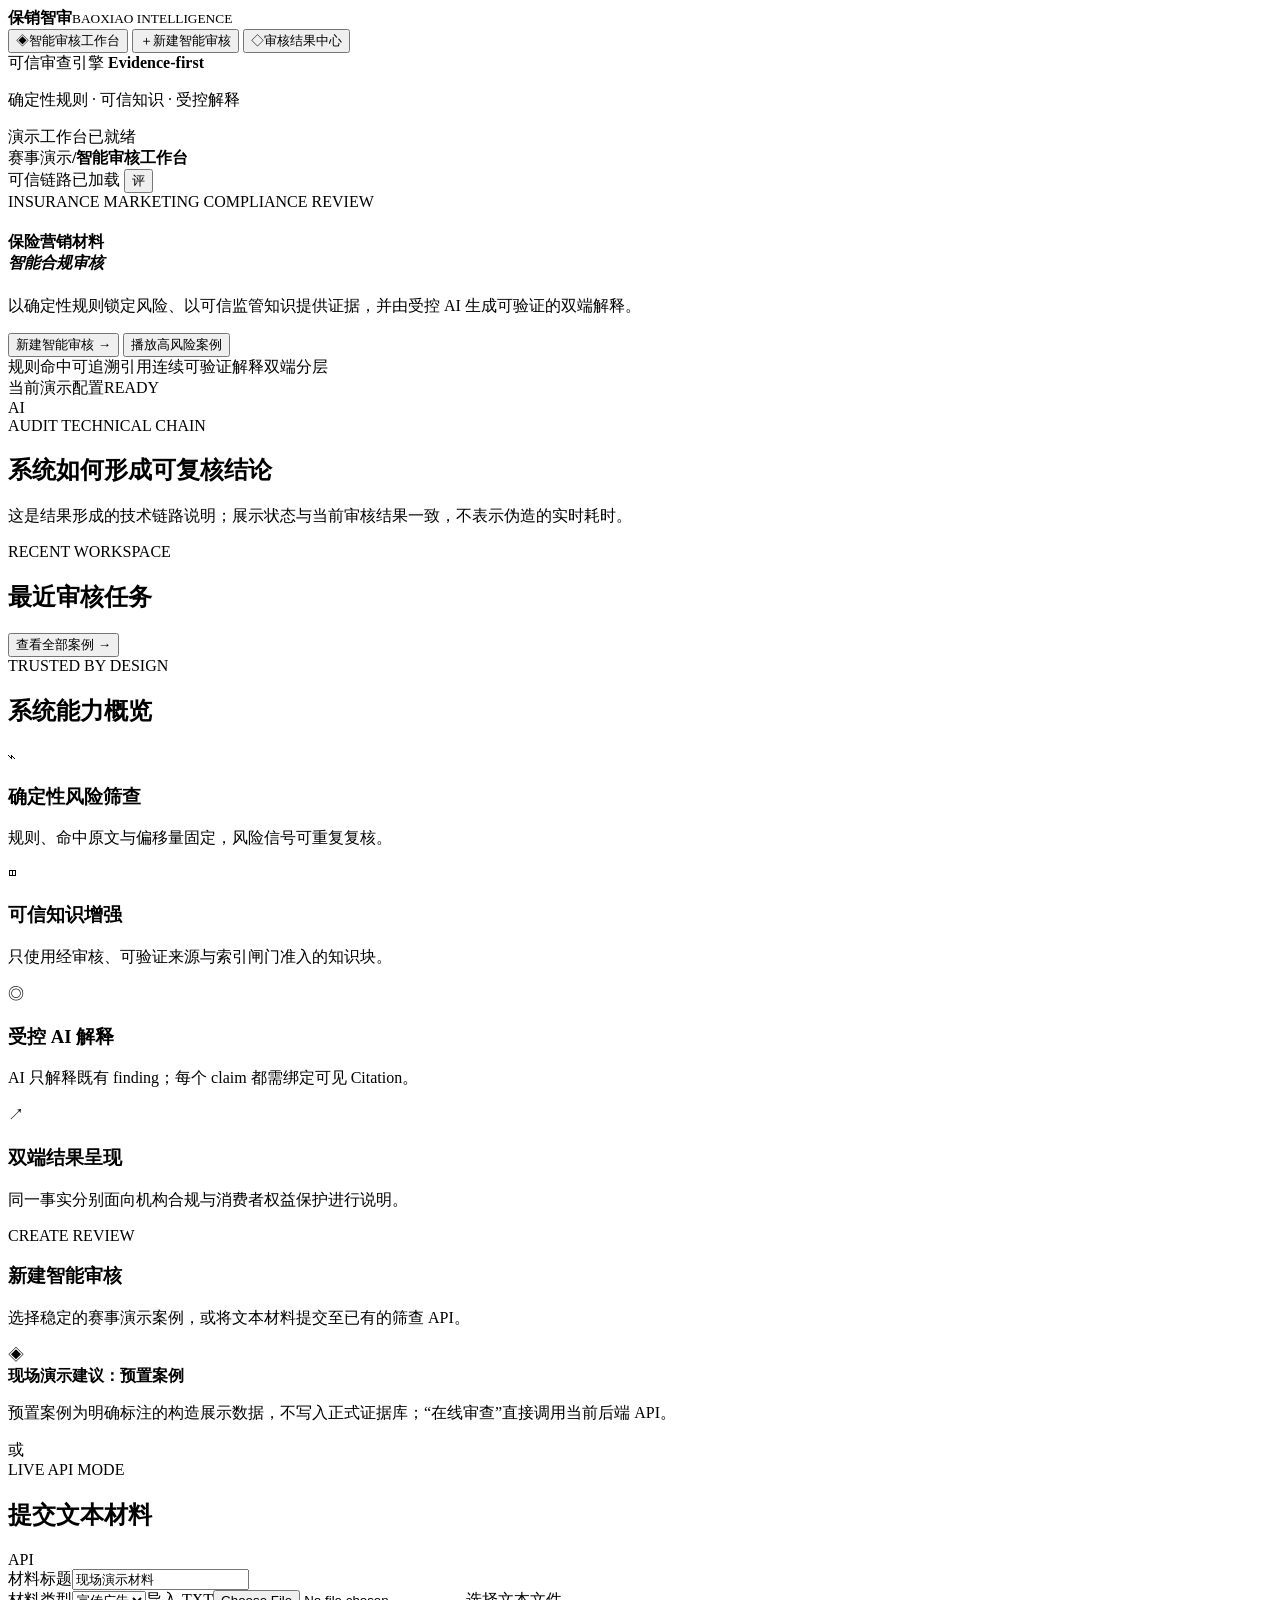
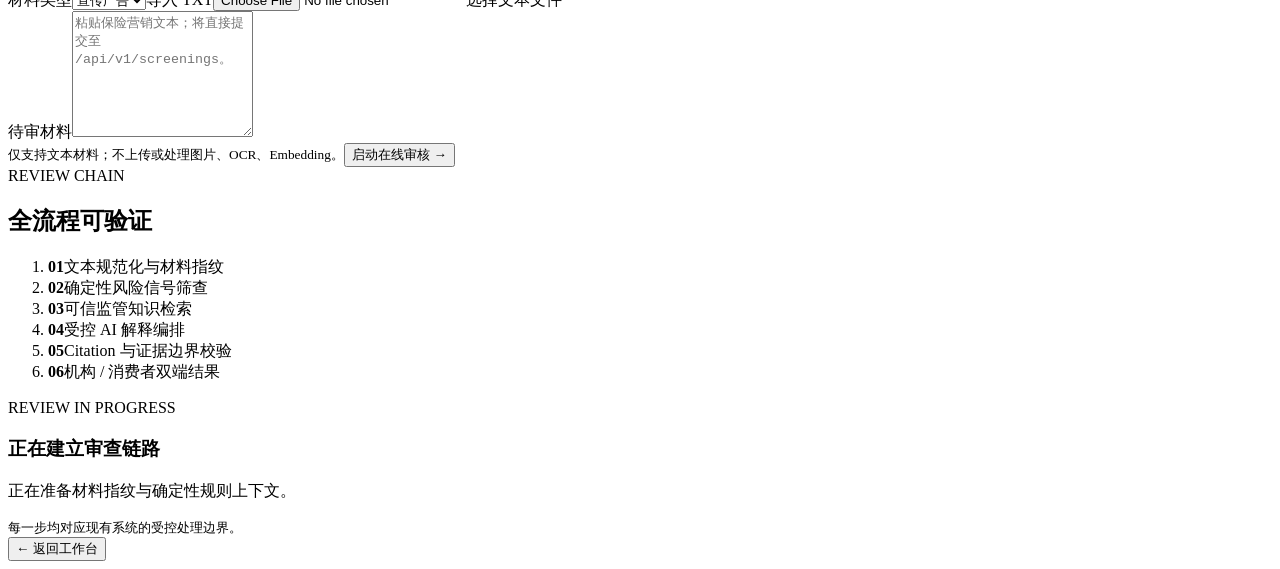
==== app/web/index.html @ 033aa5bc "feat: polish contest demo for video presentation" ====
<!doctype html>
<html lang="zh-CN">
  <head>
    <meta charset="UTF-8" />
    <meta name="viewport" content="width=device-width, initial-scale=1.0" />
    <meta name="theme-color" content="#071427" />
    <title>保销智审｜保险营销合规智能审查</title>
    <link rel="icon" href="/static/favicon.svg" type="image/svg+xml" />
    <link rel="stylesheet" href="/static/styles.css" />
  </head>
  <body>
    <div class="ambient ambient-one"></div>
    <div class="ambient ambient-two"></div>
    <main class="shell">
      <aside class="sidebar" aria-label="主导航">
        <div class="brand">
          <div class="brand-mark" aria-hidden="true"><span></span><span></span><span></span></div>
          <div><strong>保销智审</strong><small>BAOXIAO INTELLIGENCE</small></div>
        </div>
        <nav class="nav-list">
          <button class="nav-item active" data-view-target="dashboard"><span>◈</span>智能审核工作台</button>
          <button class="nav-item" data-view-target="review"><span>＋</span>新建智能审核</button>
          <button class="nav-item" data-view-target="result"><span>◇</span>审核结果中心</button>
        </nav>
        <div class="sidebar-bottom">
          <div class="trust-card">
            <span class="eyebrow">可信审查引擎</span>
            <strong>Evidence-first</strong>
            <p>确定性规则 · 可信知识 · 受控解释</p>
          </div>
          <div class="system-status"><i></i>演示工作台已就绪</div>
        </div>
      </aside>

      <section class="main-panel">
        <header class="topbar">
          <div class="crumb"><span>赛事演示</span><b>/</b><strong id="view-title">智能审核工作台</strong></div>
          <div class="top-actions">
            <span class="top-chip"><i></i>可信链路已加载</span>
            <button class="avatar" title="赛事演示账户">评</button>
          </div>
        </header>

        <section id="dashboard" class="view active-view">
          <div class="hero-grid">
            <article class="hero-card panel-glass">
              <div class="hero-orbit"></div>
              <span class="eyebrow">INSURANCE MARKETING COMPLIANCE REVIEW</span>
              <h1>保险营销材料<br /><em>智能合规审核</em></h1>
              <p>以确定性规则锁定风险、以可信监管知识提供证据，并由受控 AI 生成可验证的双端解释。</p>
              <div class="hero-actions">
                <button class="primary-button" id="hero-start">新建智能审核 <span>→</span></button>
                <button class="quiet-button" id="hero-demo">播放高风险案例</button>
              </div>
              <div class="hero-meta"><span>规则命中可追溯</span><span>引用连续可验证</span><span>解释双端分层</span></div>
            </article>
            <article class="score-card panel-glass" id="dashboard-context">
              <div class="score-head"><span>当前演示配置</span><span class="pulse">READY</span></div>
              <div class="provider-orb"><span>AI</span></div>
              <div class="score-list" id="dashboard-provider"></div>
            </article>
          </div>

          <div class="metric-grid" id="metrics"></div>

          <section class="pipeline-card panel-glass" aria-label="审核技术链路">
            <div class="pipeline-heading"><span class="eyebrow">AUDIT TECHNICAL CHAIN</span><h2>系统如何形成可复核结论</h2><p>这是结果形成的技术链路说明；展示状态与当前审核结果一致，不表示伪造的实时耗时。</p></div>
            <div class="pipeline-flow" id="pipeline-flow"></div>
          </section>

          <div class="section-heading"><div><span class="eyebrow">RECENT WORKSPACE</span><h2>最近审核任务</h2></div><button class="text-button" data-view-target="review">查看全部案例 →</button></div>
          <div class="recent-grid" id="recent-cases"></div>

          <div class="section-heading compact"><div><span class="eyebrow">TRUSTED BY DESIGN</span><h2>系统能力概览</h2></div></div>
          <div class="capability-grid">
            <article><span class="cap-icon cyan">⌁</span><h3>确定性风险筛查</h3><p>规则、命中原文与偏移量固定，风险信号可重复复核。</p></article>
            <article><span class="cap-icon violet">◫</span><h3>可信知识增强</h3><p>只使用经审核、可验证来源与索引闸门准入的知识块。</p></article>
            <article><span class="cap-icon amber">◎</span><h3>受控 AI 解释</h3><p>AI 只解释既有 finding；每个 claim 都需绑定可见 Citation。</p></article>
            <article><span class="cap-icon lime">↗</span><h3>双端结果呈现</h3><p>同一事实分别面向机构合规与消费者权益保护进行说明。</p></article>
          </div>
        </section>

        <section id="review" class="view">
          <div class="page-intro"><span class="eyebrow">CREATE REVIEW</span><h1>新建智能审核</h1><p>选择稳定的赛事演示案例，或将文本材料提交至已有的筛查 API。</p></div>
          <div class="mode-note"><span>◈</span><div><strong>现场演示建议：预置案例</strong><p>预置案例为明确标注的构造展示数据，不写入正式证据库；“在线审查”直接调用当前后端 API。</p></div></div>
          <div class="case-selector" id="case-selector"></div>
          <div class="or-separator"><span>或</span></div>
          <div class="submission-grid">
            <form class="material-form panel-glass" id="live-review-form">
              <div class="form-title"><div><span class="eyebrow">LIVE API MODE</span><h2>提交文本材料</h2></div><span class="api-dot">API</span></div>
              <label>材料标题<input id="material-title" maxlength="300" value="现场演示材料" /></label>
              <div class="split-fields"><label>材料类型<select id="material-type"><option value="advertisement">宣传广告</option><option value="sales_script">销售话术</option><option value="social_media">社交媒体</option><option value="product_introduction">产品介绍</option><option value="other">其他文本</option></select></label><label class="file-label">导入 TXT<input id="file-input" type="file" accept="text/plain,.txt" /><span>选择文本文件</span></label></div>
              <label>待审材料<textarea id="material-text" rows="8" placeholder="粘贴保险营销文本；将直接提交至 /api/v1/screenings。"></textarea></label>
              <div class="form-footer"><small>仅支持文本材料；不上传或处理图片、OCR、Embedding。</small><button class="primary-button" type="submit">启动在线审核 <span>→</span></button></div>
            </form>
            <aside class="process-preview panel-glass"><span class="eyebrow">REVIEW CHAIN</span><h2>全流程可验证</h2><ol><li><b>01</b><span>文本规范化与材料指纹</span></li><li><b>02</b><span>确定性风险信号筛查</span></li><li><b>03</b><span>可信监管知识检索</span></li><li><b>04</b><span>受控 AI 解释编排</span></li><li><b>05</b><span>Citation 与证据边界校验</span></li><li><b>06</b><span>机构 / 消费者双端结果</span></li></ol></aside>
          </div>
        </section>

        <section id="processing" class="view processing-view">
          <div class="processing-card panel-glass"><div class="processing-pulse"><span></span><span></span><span></span></div><span class="eyebrow">REVIEW IN PROGRESS</span><h1 id="processing-title">正在建立审查链路</h1><p id="processing-copy">正在准备材料指纹与确定性规则上下文。</p><div class="stage-list" id="stage-list"></div><div class="process-progress"><i id="process-progress-bar"></i></div><small id="processing-hint">每一步均对应现有系统的受控处理边界。</small></div>
        </section>

        <section id="result" class="view">
          <div class="result-topline"><button class="back-button" data-view-target="dashboard">← 返回工作台</button><span id="result-mode" class="demo-badge"></span></div>
          <div id="result-content"></div>
        </section>
      </section>
    </main>
    <div id="toast" class="toast" role="status"></div>
    <script src="/static/app.js"></script>
  </body>
</html>
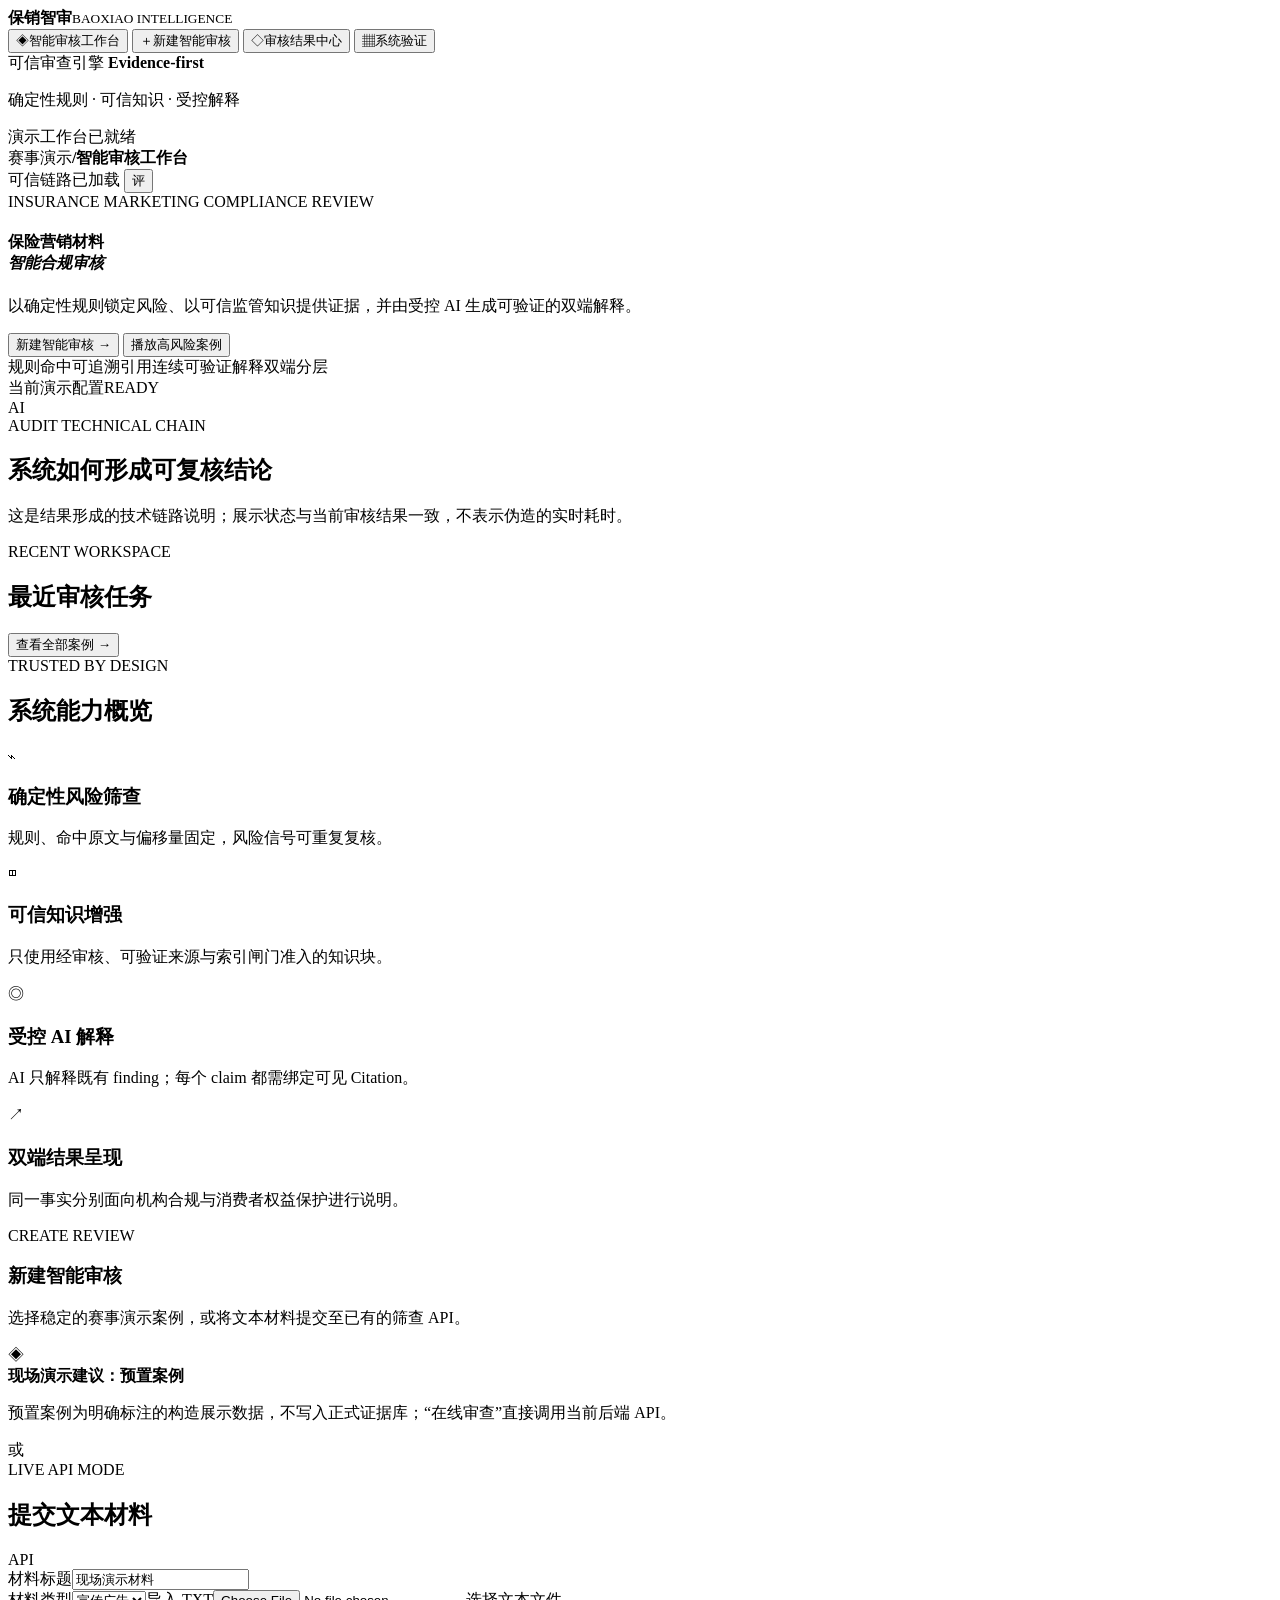
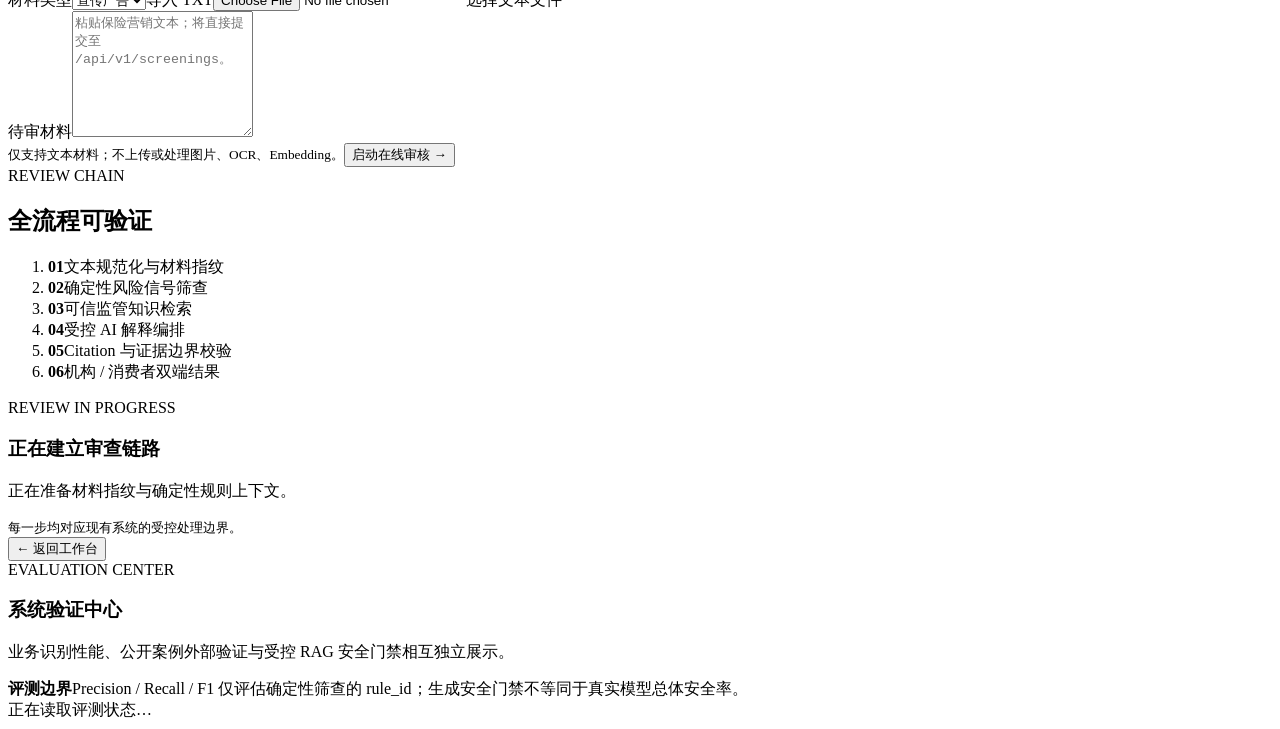
==== commit 6a2f7187: "feat: add evaluation center foundations" ====
--- a/app/web/index.html
+++ b/app/web/index.html
@@ -21,6 +21,7 @@
           <button class="nav-item active" data-view-target="dashboard"><span>◈</span>智能审核工作台</button>
           <button class="nav-item" data-view-target="review"><span>＋</span>新建智能审核</button>
           <button class="nav-item" data-view-target="result"><span>◇</span>审核结果中心</button>
+          <button class="nav-item" data-view-target="evaluation"><span>▦</span>系统验证</button>
         </nav>
         <div class="sidebar-bottom">
           <div class="trust-card">
@@ -105,6 +106,12 @@
           <div class="result-topline"><button class="back-button" data-view-target="dashboard">← 返回工作台</button><span id="result-mode" class="demo-badge"></span></div>
           <div id="result-content"></div>
         </section>
+
+        <section id="evaluation" class="view">
+          <div class="page-intro"><span class="eyebrow">EVALUATION CENTER</span><h1>系统验证中心</h1><p>业务识别性能、公开案例外部验证与受控 RAG 安全门禁相互独立展示。</p></div>
+          <div class="evaluation-note"><b>评测边界</b><span>Precision / Recall / F1 仅评估确定性筛查的 rule_id；生成安全门禁不等同于真实模型总体安全率。</span></div>
+          <div id="evaluation-center" class="evaluation-grid"><div class="evaluation-loading">正在读取评测状态…</div></div>
+        </section>
       </section>
     </main>
     <div id="toast" class="toast" role="status"></div>
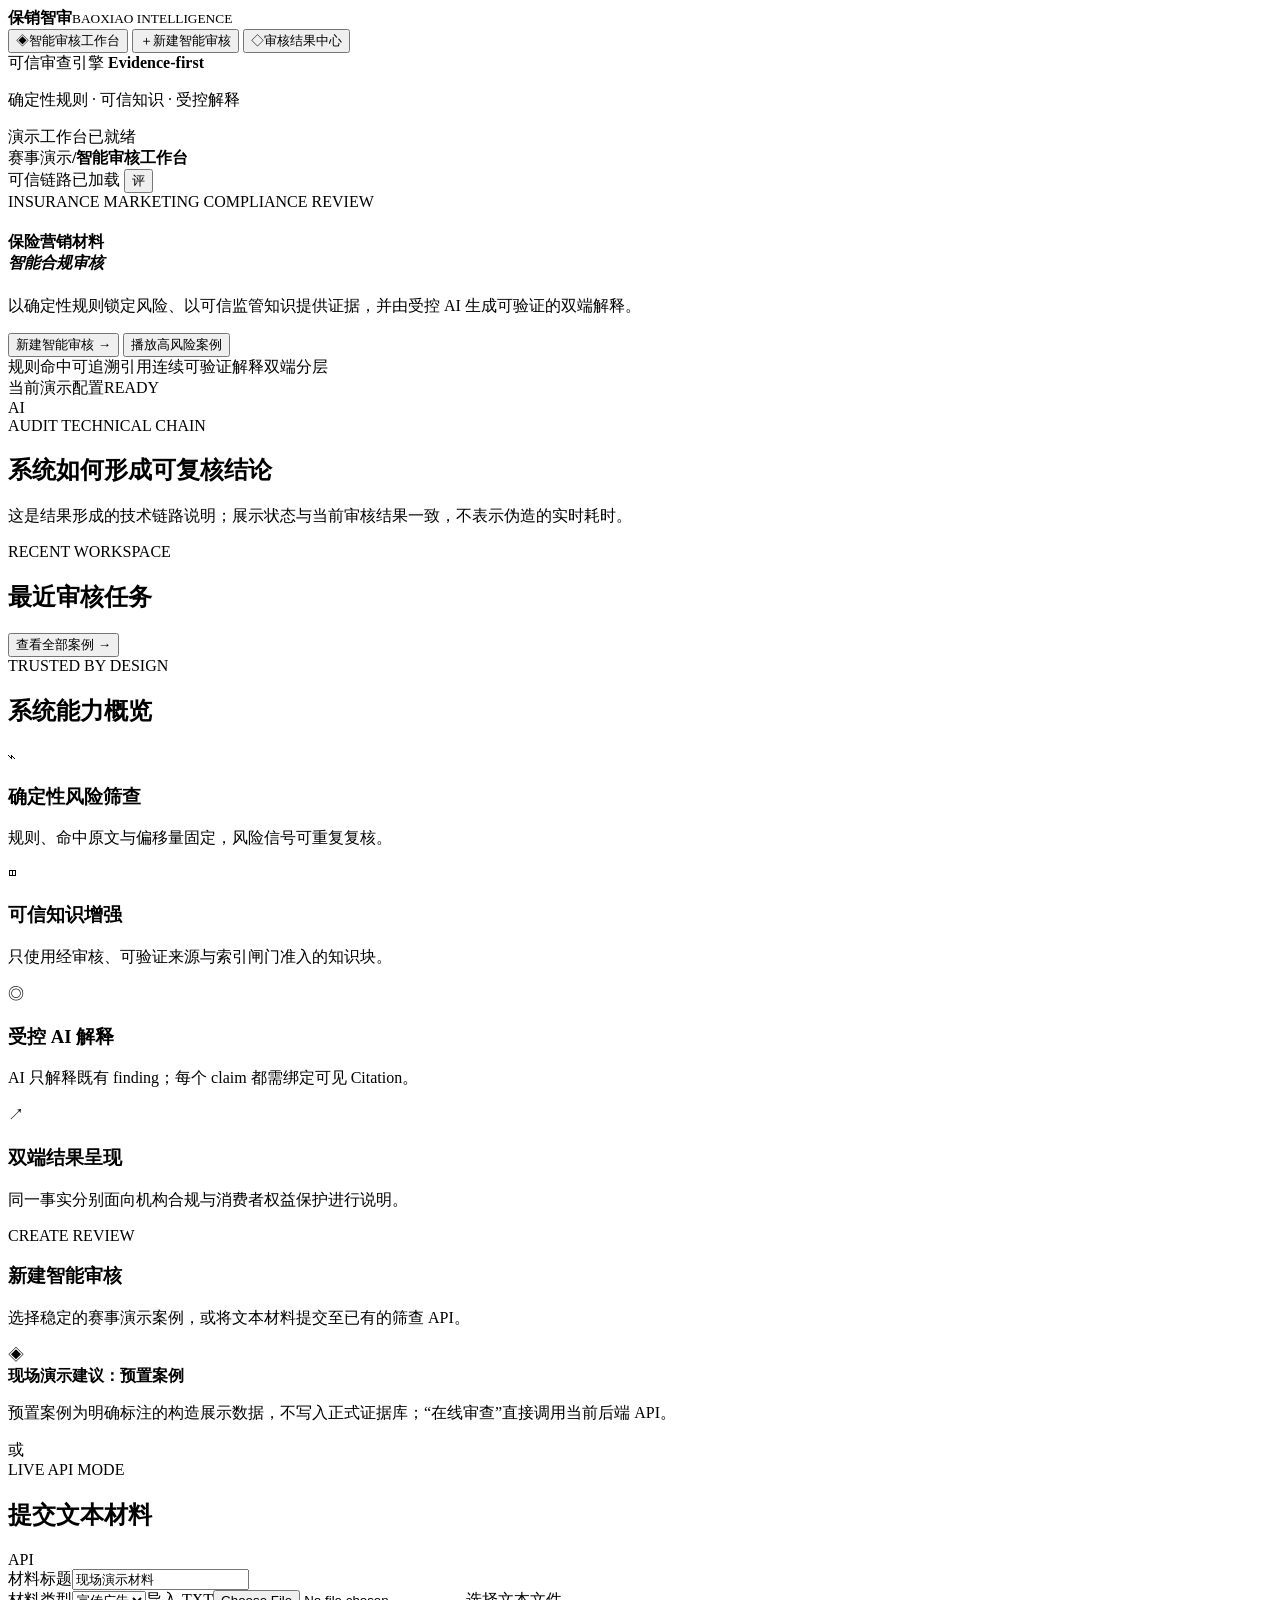
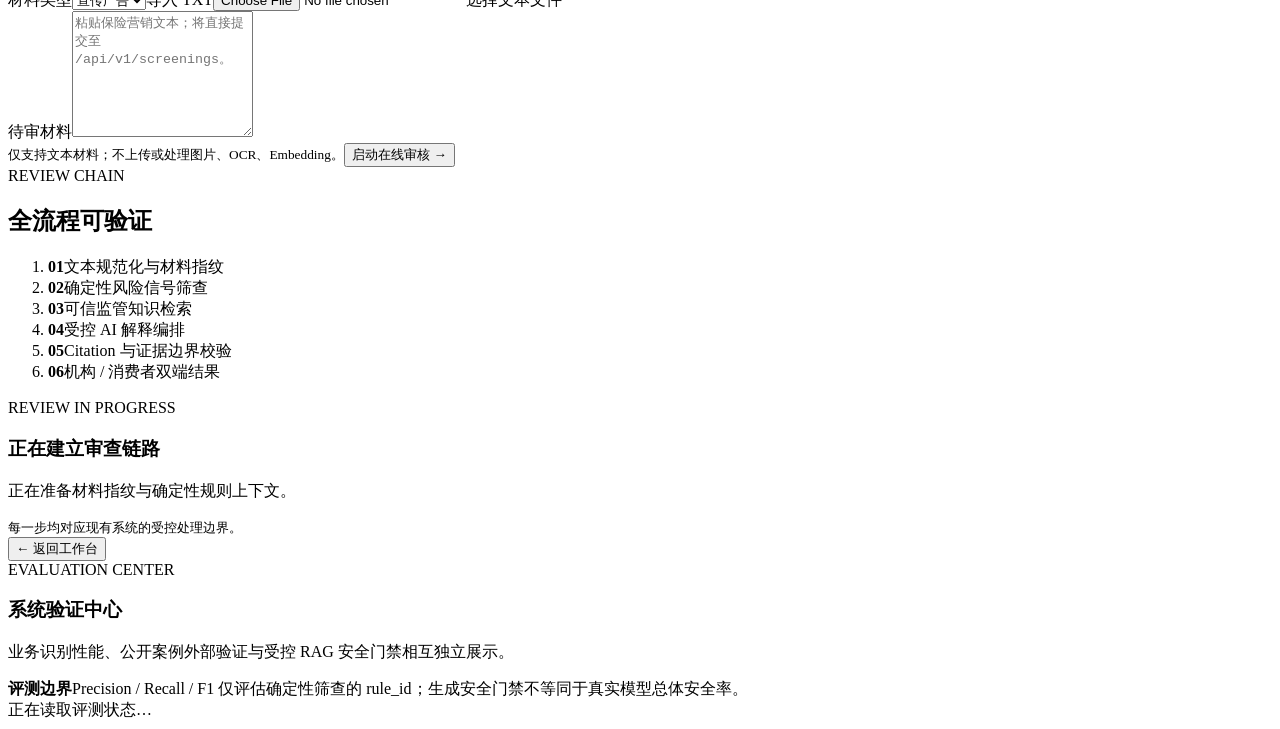
==== commit 2af00d3d: "feat: finalize contest demo with trusted regulatory knowledge" ====
--- a/app/web/index.html
+++ b/app/web/index.html
@@ -21,7 +21,6 @@
           <button class="nav-item active" data-view-target="dashboard"><span>◈</span>智能审核工作台</button>
           <button class="nav-item" data-view-target="review"><span>＋</span>新建智能审核</button>
           <button class="nav-item" data-view-target="result"><span>◇</span>审核结果中心</button>
-          <button class="nav-item" data-view-target="evaluation"><span>▦</span>系统验证</button>
         </nav>
         <div class="sidebar-bottom">
           <div class="trust-card">
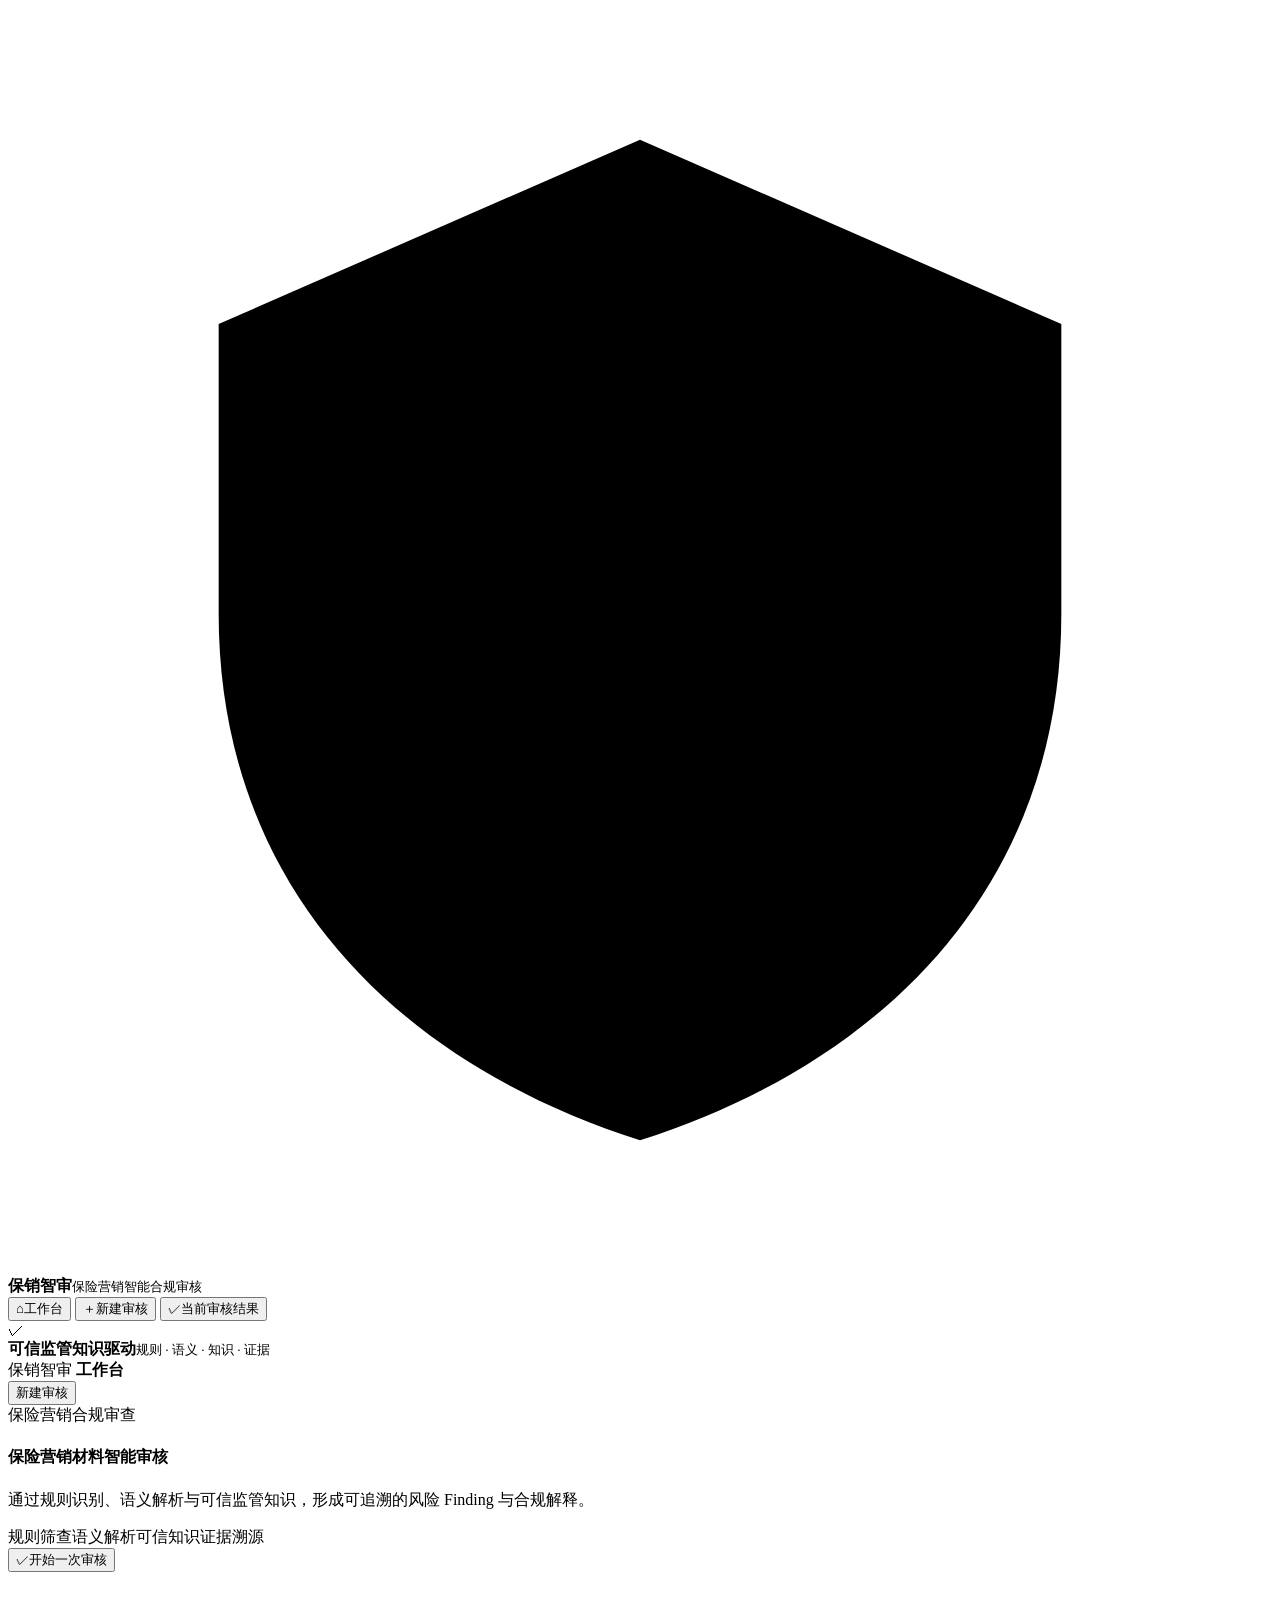
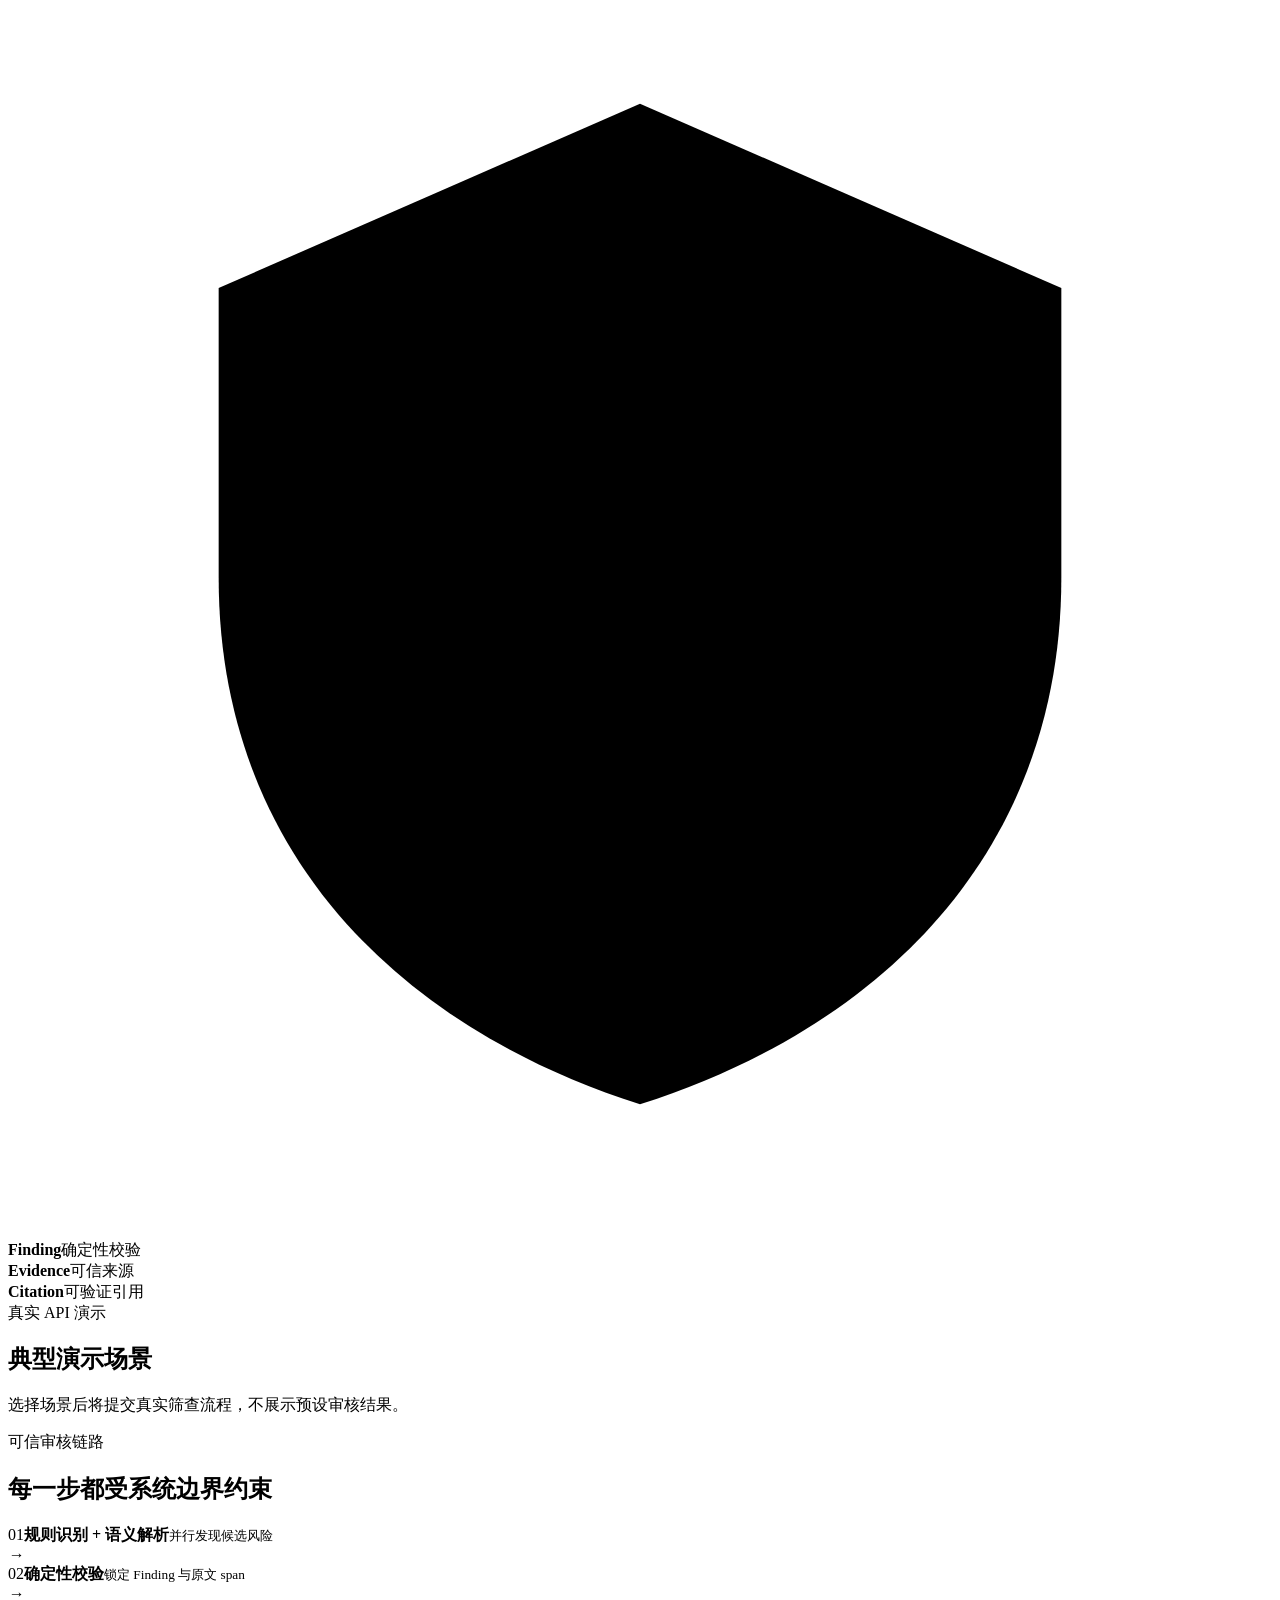
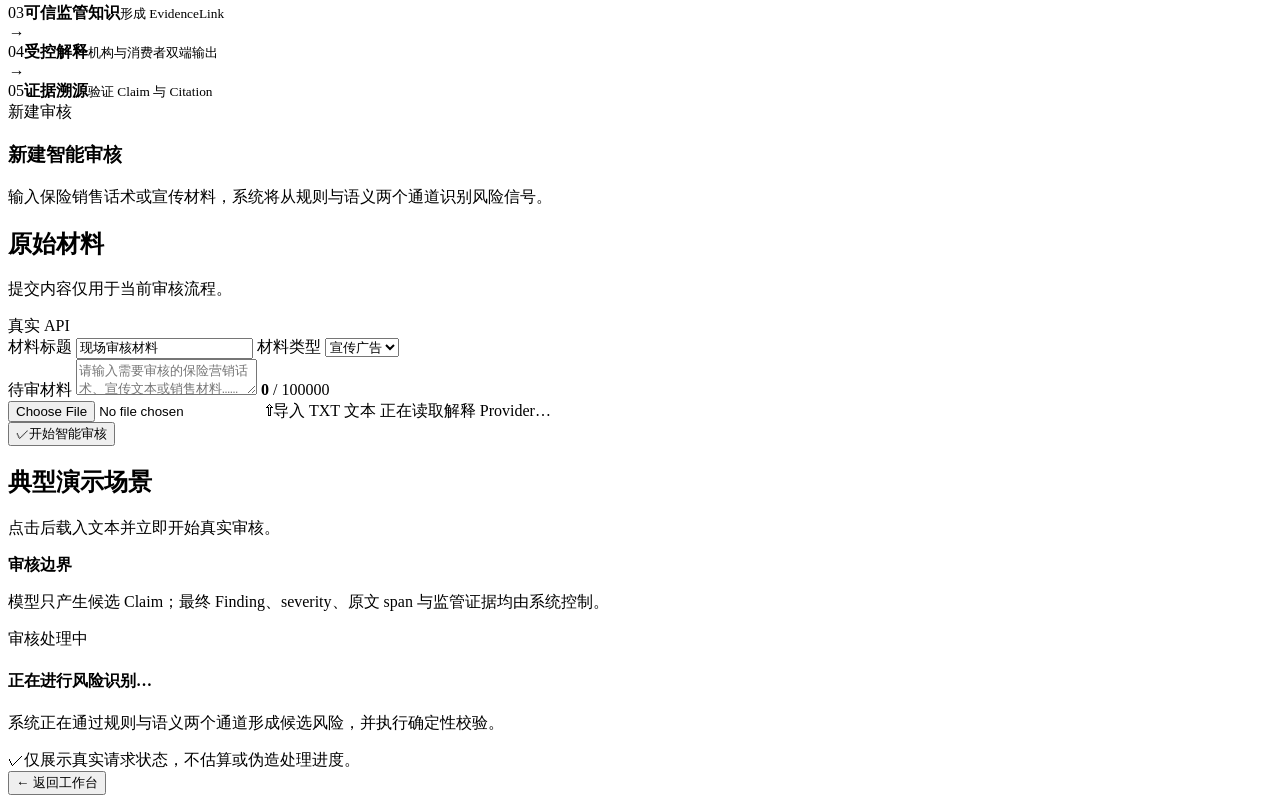
==== commit 59416796: "feat: redesign contest demo frontend" ====
--- a/app/web/index.html
+++ b/app/web/index.html
@@ -3,117 +3,174 @@
   <head>
     <meta charset="UTF-8" />
     <meta name="viewport" content="width=device-width, initial-scale=1.0" />
-    <meta name="theme-color" content="#071427" />
-    <title>保销智审｜保险营销合规智能审查</title>
-    <link rel="icon" href="/static/favicon.svg" type="image/svg+xml" />
-    <link rel="stylesheet" href="/static/styles.css" />
+    <meta name="theme-color" content="#f7faf8" />
+    <title>保销智审｜保险营销智能合规审核</title>
+    <link rel="icon" href="/static/favicon.svg?v=final-frontend-20260809" type="image/svg+xml" />
+    <link rel="stylesheet" href="/static/styles.css?v=final-frontend-20260809" />
   </head>
   <body>
-    <div class="ambient ambient-one"></div>
-    <div class="ambient ambient-two"></div>
-    <main class="shell">
+    <main class="app-shell">
       <aside class="sidebar" aria-label="主导航">
         <div class="brand">
-          <div class="brand-mark" aria-hidden="true"><span></span><span></span><span></span></div>
-          <div><strong>保销智审</strong><small>BAOXIAO INTELLIGENCE</small></div>
+          <span class="brand-mark" aria-hidden="true">
+            <svg viewBox="0 0 24 24"><path d="M12 2.5 20 6v5.5c0 5.1-3.3 8.5-8 10-4.7-1.5-8-4.9-8-10V6l8-3.5Z"/><path d="m8.6 12 2.1 2.1 4.8-5"/></svg>
+          </span>
+          <span><strong>保销智审</strong><small>保险营销智能合规审核</small></span>
         </div>
+
         <nav class="nav-list">
-          <button class="nav-item active" data-view-target="dashboard"><span>◈</span>智能审核工作台</button>
-          <button class="nav-item" data-view-target="review"><span>＋</span>新建智能审核</button>
-          <button class="nav-item" data-view-target="result"><span>◇</span>审核结果中心</button>
+          <button class="nav-item active" data-view-target="dashboard">
+            <span class="nav-icon" aria-hidden="true">⌂</span><span>工作台</span>
+          </button>
+          <button class="nav-item" data-view-target="review">
+            <span class="nav-icon" aria-hidden="true">＋</span><span>新建审核</span>
+          </button>
+          <button class="nav-item is-hidden" id="result-nav" data-view-target="result">
+            <span class="nav-icon" aria-hidden="true">✓</span><span>当前审核结果</span>
+          </button>
         </nav>
-        <div class="sidebar-bottom">
-          <div class="trust-card">
-            <span class="eyebrow">可信审查引擎</span>
-            <strong>Evidence-first</strong>
-            <p>确定性规则 · 可信知识 · 受控解释</p>
-          </div>
-          <div class="system-status"><i></i>演示工作台已就绪</div>
+
+        <div class="sidebar-note">
+          <span class="mini-shield" aria-hidden="true">✓</span>
+          <div><strong>可信监管知识驱动</strong><small>规则 · 语义 · 知识 · 证据</small></div>
         </div>
       </aside>
 
       <section class="main-panel">
         <header class="topbar">
-          <div class="crumb"><span>赛事演示</span><b>/</b><strong id="view-title">智能审核工作台</strong></div>
-          <div class="top-actions">
-            <span class="top-chip"><i></i>可信链路已加载</span>
-            <button class="avatar" title="赛事演示账户">评</button>
+          <div>
+            <span class="topbar-kicker">保销智审</span>
+            <strong id="view-title">工作台</strong>
           </div>
+          <button class="secondary-button topbar-action" data-view-target="review">新建审核</button>
         </header>
 
         <section id="dashboard" class="view active-view">
-          <div class="hero-grid">
-            <article class="hero-card panel-glass">
-              <div class="hero-orbit"></div>
-              <span class="eyebrow">INSURANCE MARKETING COMPLIANCE REVIEW</span>
-              <h1>保险营销材料<br /><em>智能合规审核</em></h1>
-              <p>以确定性规则锁定风险、以可信监管知识提供证据，并由受控 AI 生成可验证的双端解释。</p>
-              <div class="hero-actions">
-                <button class="primary-button" id="hero-start">新建智能审核 <span>→</span></button>
-                <button class="quiet-button" id="hero-demo">播放高风险案例</button>
+          <section class="welcome-card">
+            <div class="welcome-copy">
+              <span class="section-kicker">保险营销合规审查</span>
+              <h1>保险营销材料智能审核</h1>
+              <p>通过规则识别、语义解析与可信监管知识，形成可追溯的风险 Finding 与合规解释。</p>
+              <div class="capability-tags" aria-label="系统能力">
+                <span>规则筛查</span><span>语义解析</span><span>可信知识</span><span>证据溯源</span>
               </div>
-              <div class="hero-meta"><span>规则命中可追溯</span><span>引用连续可验证</span><span>解释双端分层</span></div>
-            </article>
-            <article class="score-card panel-glass" id="dashboard-context">
-              <div class="score-head"><span>当前演示配置</span><span class="pulse">READY</span></div>
-              <div class="provider-orb"><span>AI</span></div>
-              <div class="score-list" id="dashboard-provider"></div>
-            </article>
-          </div>
-
-          <div class="metric-grid" id="metrics"></div>
-
-          <section class="pipeline-card panel-glass" aria-label="审核技术链路">
-            <div class="pipeline-heading"><span class="eyebrow">AUDIT TECHNICAL CHAIN</span><h2>系统如何形成可复核结论</h2><p>这是结果形成的技术链路说明；展示状态与当前审核结果一致，不表示伪造的实时耗时。</p></div>
-            <div class="pipeline-flow" id="pipeline-flow"></div>
+              <button class="primary-button" id="dashboard-start">
+                <span class="button-shield" aria-hidden="true">✓</span>开始一次审核
+              </button>
+            </div>
+            <div class="welcome-visual" aria-hidden="true">
+              <span class="visual-shield">
+                <svg viewBox="0 0 24 24"><path d="M12 2.5 20 6v5.5c0 5.1-3.3 8.5-8 10-4.7-1.5-8-4.9-8-10V6l8-3.5Z"/><path d="m8.6 12 2.1 2.1 4.8-5"/></svg>
+              </span>
+              <div class="visual-line"><i></i><b>Finding</b><span>确定性校验</span></div>
+              <div class="visual-line"><i></i><b>Evidence</b><span>可信来源</span></div>
+              <div class="visual-line"><i></i><b>Citation</b><span>可验证引用</span></div>
+            </div>
           </section>
 
-          <div class="section-heading"><div><span class="eyebrow">RECENT WORKSPACE</span><h2>最近审核任务</h2></div><button class="text-button" data-view-target="review">查看全部案例 →</button></div>
-          <div class="recent-grid" id="recent-cases"></div>
+          <section class="content-section">
+            <header class="section-heading">
+              <div><span class="section-kicker">真实 API 演示</span><h2>典型演示场景</h2></div>
+              <p>选择场景后将提交真实筛查流程，不展示预设审核结果。</p>
+            </header>
+            <div class="scenario-grid" id="dashboard-scenarios"></div>
+          </section>
 
-          <div class="section-heading compact"><div><span class="eyebrow">TRUSTED BY DESIGN</span><h2>系统能力概览</h2></div></div>
-          <div class="capability-grid">
-            <article><span class="cap-icon cyan">⌁</span><h3>确定性风险筛查</h3><p>规则、命中原文与偏移量固定，风险信号可重复复核。</p></article>
-            <article><span class="cap-icon violet">◫</span><h3>可信知识增强</h3><p>只使用经审核、可验证来源与索引闸门准入的知识块。</p></article>
-            <article><span class="cap-icon amber">◎</span><h3>受控 AI 解释</h3><p>AI 只解释既有 finding；每个 claim 都需绑定可见 Citation。</p></article>
-            <article><span class="cap-icon lime">↗</span><h3>双端结果呈现</h3><p>同一事实分别面向机构合规与消费者权益保护进行说明。</p></article>
+          <section class="architecture-card" aria-label="审核技术链路">
+            <header><span class="section-kicker">可信审核链路</span><h2>每一步都受系统边界约束</h2></header>
+            <div class="architecture-flow">
+              <div><span>01</span><strong>规则识别 + 语义解析</strong><small>并行发现候选风险</small></div>
+              <i>→</i>
+              <div><span>02</span><strong>确定性校验</strong><small>锁定 Finding 与原文 span</small></div>
+              <i>→</i>
+              <div><span>03</span><strong>可信监管知识</strong><small>形成 EvidenceLink</small></div>
+              <i>→</i>
+              <div><span>04</span><strong>受控解释</strong><small>机构与消费者双端输出</small></div>
+              <i>→</i>
+              <div><span>05</span><strong>证据溯源</strong><small>验证 Claim 与 Citation</small></div>
+            </div>
+          </section>
+        </section>
+
+        <section id="review" class="view">
+          <header class="page-heading">
+            <span class="section-kicker">新建审核</span>
+            <h1>新建智能审核</h1>
+            <p>输入保险销售话术或宣传材料，系统将从规则与语义两个通道识别风险信号。</p>
+          </header>
+
+          <div class="review-layout">
+            <form class="material-form surface-card" id="live-review-form">
+              <header class="card-heading">
+                <div><h2>原始材料</h2><p>提交内容仅用于当前审核流程。</p></div>
+                <span class="real-flow-badge">真实 API</span>
+              </header>
+
+              <div class="field-row">
+                <label class="field">材料标题
+                  <input id="material-title" maxlength="300" value="现场审核材料" autocomplete="off" />
+                </label>
+                <label class="field">材料类型
+                  <select id="material-type">
+                    <option value="advertisement">宣传广告</option>
+                    <option value="sales_script">销售话术</option>
+                    <option value="social_media">社交媒体</option>
+                    <option value="product_introduction">产品介绍</option>
+                    <option value="other">其他文本</option>
+                  </select>
+                </label>
+              </div>
+
+              <label class="field material-field">待审材料
+                <textarea id="material-text" placeholder="请输入需要审核的保险营销话术、宣传文本或销售材料……"></textarea>
+                <span class="text-counter"><b id="text-count">0</b> / 100000</span>
+              </label>
+
+              <div class="form-tools">
+                <label class="file-picker">
+                  <input id="file-input" type="file" accept="text/plain,.txt" />
+                  <span aria-hidden="true">⇧</span>导入 TXT 文本
+                </label>
+                <span id="provider-status" class="provider-status">正在读取解释 Provider…</span>
+              </div>
+
+              <button class="primary-button submit-button" type="submit">
+                <span class="button-shield" aria-hidden="true">✓</span>开始智能审核
+              </button>
+            </form>
+
+            <aside class="review-aside surface-card">
+              <header class="card-heading"><div><h2>典型演示场景</h2><p>点击后载入文本并立即开始真实审核。</p></div></header>
+              <div class="review-scenarios" id="review-scenarios"></div>
+              <div class="boundary-tip">
+                <strong>审核边界</strong>
+                <p>模型只产生候选 Claim；最终 Finding、severity、原文 span 与监管证据均由系统控制。</p>
+              </div>
+            </aside>
           </div>
         </section>
 
-        <section id="review" class="view">
-          <div class="page-intro"><span class="eyebrow">CREATE REVIEW</span><h1>新建智能审核</h1><p>选择稳定的赛事演示案例，或将文本材料提交至已有的筛查 API。</p></div>
-          <div class="mode-note"><span>◈</span><div><strong>现场演示建议：预置案例</strong><p>预置案例为明确标注的构造展示数据，不写入正式证据库；“在线审查”直接调用当前后端 API。</p></div></div>
-          <div class="case-selector" id="case-selector"></div>
-          <div class="or-separator"><span>或</span></div>
-          <div class="submission-grid">
-            <form class="material-form panel-glass" id="live-review-form">
-              <div class="form-title"><div><span class="eyebrow">LIVE API MODE</span><h2>提交文本材料</h2></div><span class="api-dot">API</span></div>
-              <label>材料标题<input id="material-title" maxlength="300" value="现场演示材料" /></label>
-              <div class="split-fields"><label>材料类型<select id="material-type"><option value="advertisement">宣传广告</option><option value="sales_script">销售话术</option><option value="social_media">社交媒体</option><option value="product_introduction">产品介绍</option><option value="other">其他文本</option></select></label><label class="file-label">导入 TXT<input id="file-input" type="file" accept="text/plain,.txt" /><span>选择文本文件</span></label></div>
-              <label>待审材料<textarea id="material-text" rows="8" placeholder="粘贴保险营销文本；将直接提交至 /api/v1/screenings。"></textarea></label>
-              <div class="form-footer"><small>仅支持文本材料；不上传或处理图片、OCR、Embedding。</small><button class="primary-button" type="submit">启动在线审核 <span>→</span></button></div>
-            </form>
-            <aside class="process-preview panel-glass"><span class="eyebrow">REVIEW CHAIN</span><h2>全流程可验证</h2><ol><li><b>01</b><span>文本规范化与材料指纹</span></li><li><b>02</b><span>确定性风险信号筛查</span></li><li><b>03</b><span>可信监管知识检索</span></li><li><b>04</b><span>受控 AI 解释编排</span></li><li><b>05</b><span>Citation 与证据边界校验</span></li><li><b>06</b><span>机构 / 消费者双端结果</span></li></ol></aside>
-          </div>
-        </section>
-
-        <section id="processing" class="view processing-view">
-          <div class="processing-card panel-glass"><div class="processing-pulse"><span></span><span></span><span></span></div><span class="eyebrow">REVIEW IN PROGRESS</span><h1 id="processing-title">正在建立审查链路</h1><p id="processing-copy">正在准备材料指纹与确定性规则上下文。</p><div class="stage-list" id="stage-list"></div><div class="process-progress"><i id="process-progress-bar"></i></div><small id="processing-hint">每一步均对应现有系统的受控处理边界。</small></div>
+        <section id="processing" class="view processing-view" aria-live="polite">
+          <article class="processing-card surface-card">
+            <span class="loading-spinner" aria-hidden="true"></span>
+            <span class="section-kicker">审核处理中</span>
+            <h1 id="processing-title">正在进行风险识别…</h1>
+            <p id="processing-copy">系统正在通过规则与语义两个通道形成候选风险，并执行确定性校验。</p>
+            <div class="processing-note"><span>✓</span>仅展示真实请求状态，不估算或伪造处理进度。</div>
+          </article>
         </section>
 
         <section id="result" class="view">
-          <div class="result-topline"><button class="back-button" data-view-target="dashboard">← 返回工作台</button><span id="result-mode" class="demo-badge"></span></div>
+          <div class="result-topbar">
+            <button class="back-button" data-view-target="dashboard">← 返回工作台</button>
+            <span id="result-mode" class="result-mode"></span>
+          </div>
           <div id="result-content"></div>
-        </section>
-
-        <section id="evaluation" class="view">
-          <div class="page-intro"><span class="eyebrow">EVALUATION CENTER</span><h1>系统验证中心</h1><p>业务识别性能、公开案例外部验证与受控 RAG 安全门禁相互独立展示。</p></div>
-          <div class="evaluation-note"><b>评测边界</b><span>Precision / Recall / F1 仅评估确定性筛查的 rule_id；生成安全门禁不等同于真实模型总体安全率。</span></div>
-          <div id="evaluation-center" class="evaluation-grid"><div class="evaluation-loading">正在读取评测状态…</div></div>
         </section>
       </section>
     </main>
-    <div id="toast" class="toast" role="status"></div>
-    <script src="/static/app.js"></script>
+
+    <div id="toast" class="toast" role="status" aria-live="polite"></div>
+    <script src="/static/app.js?v=final-frontend-20260809"></script>
   </body>
 </html>
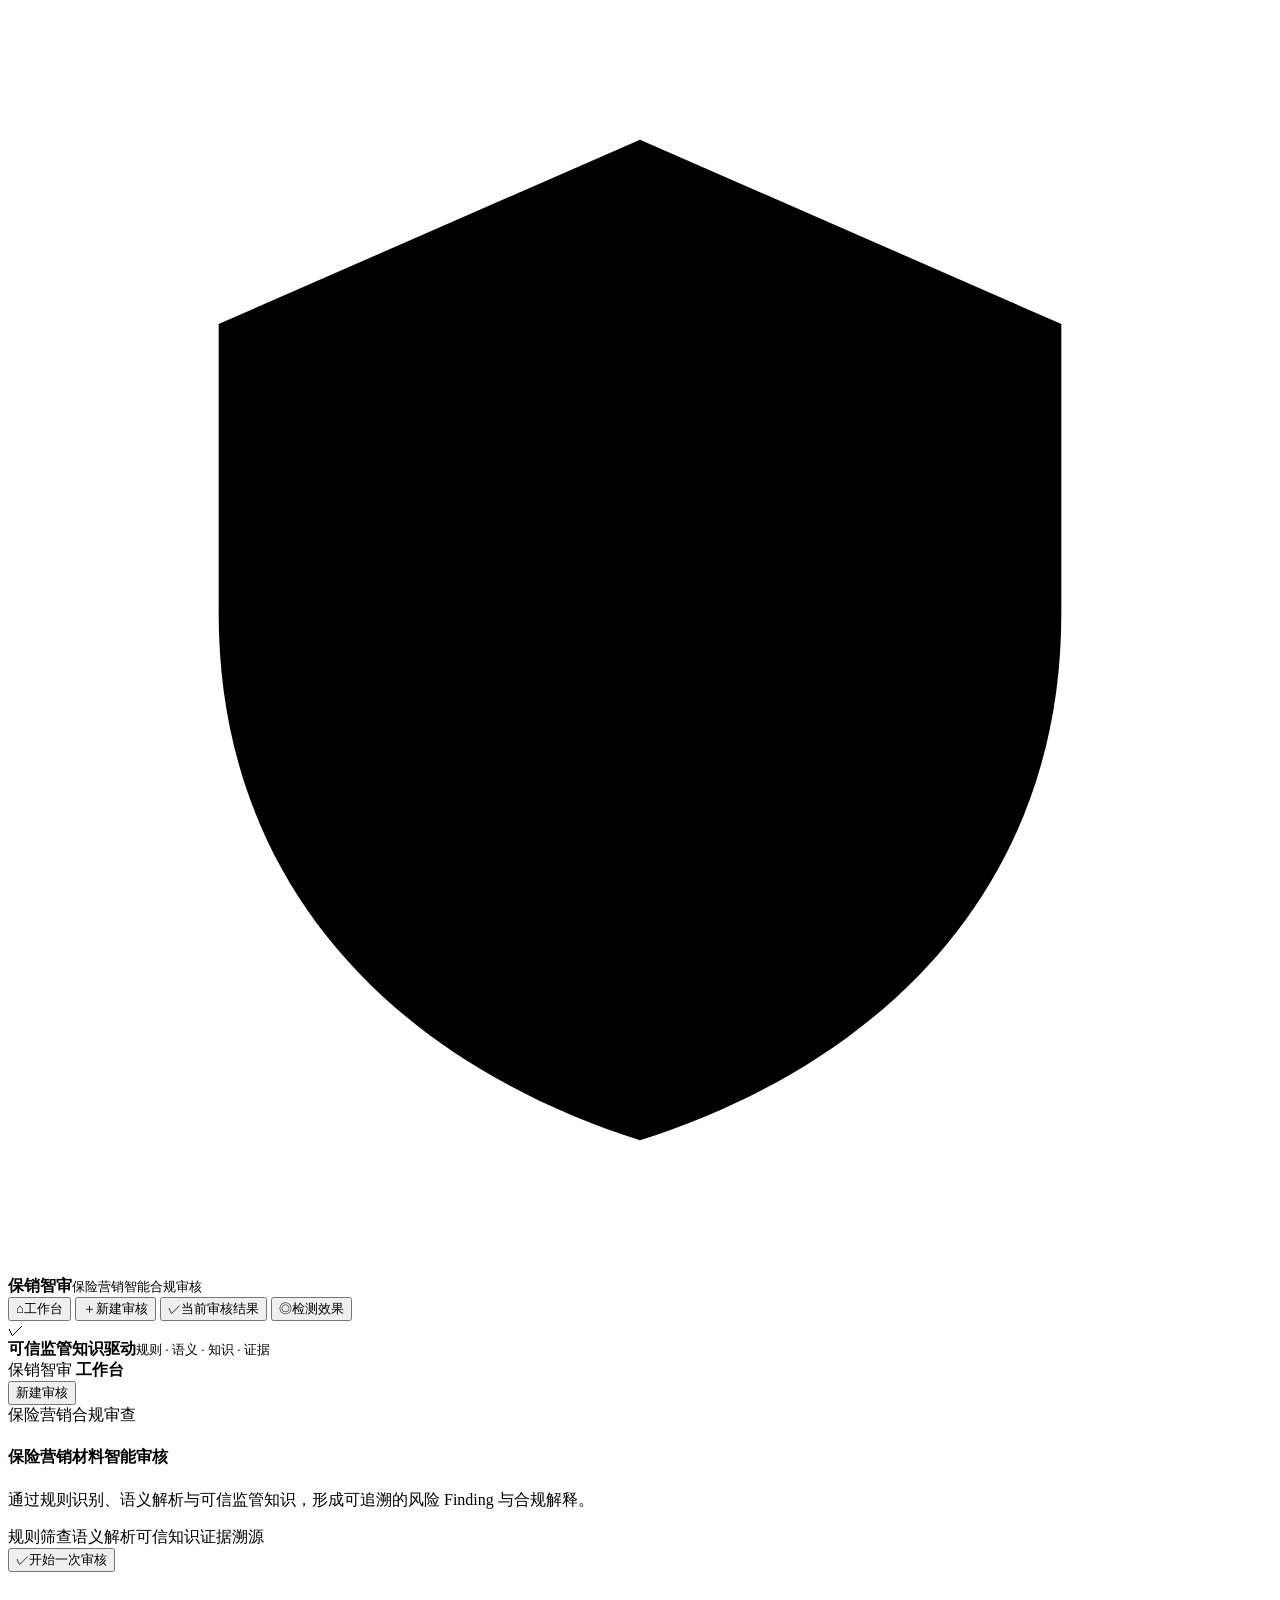
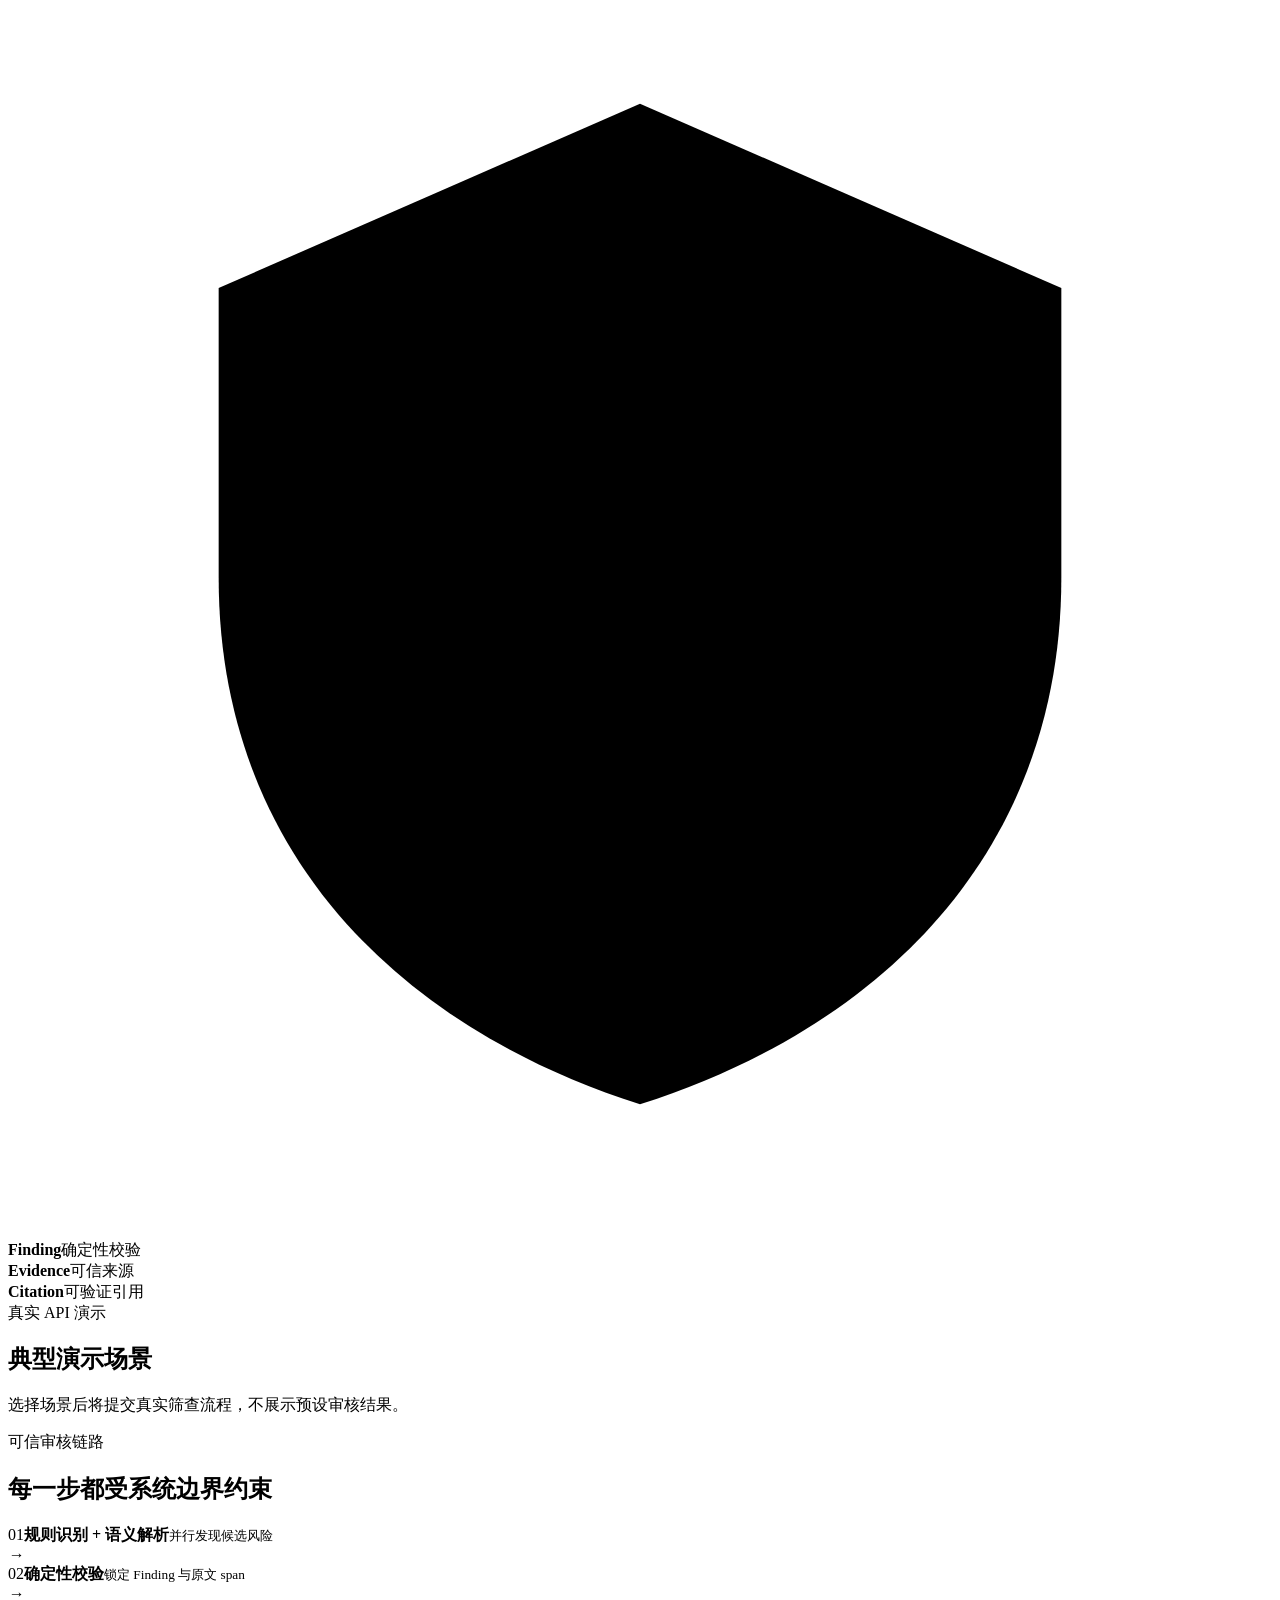
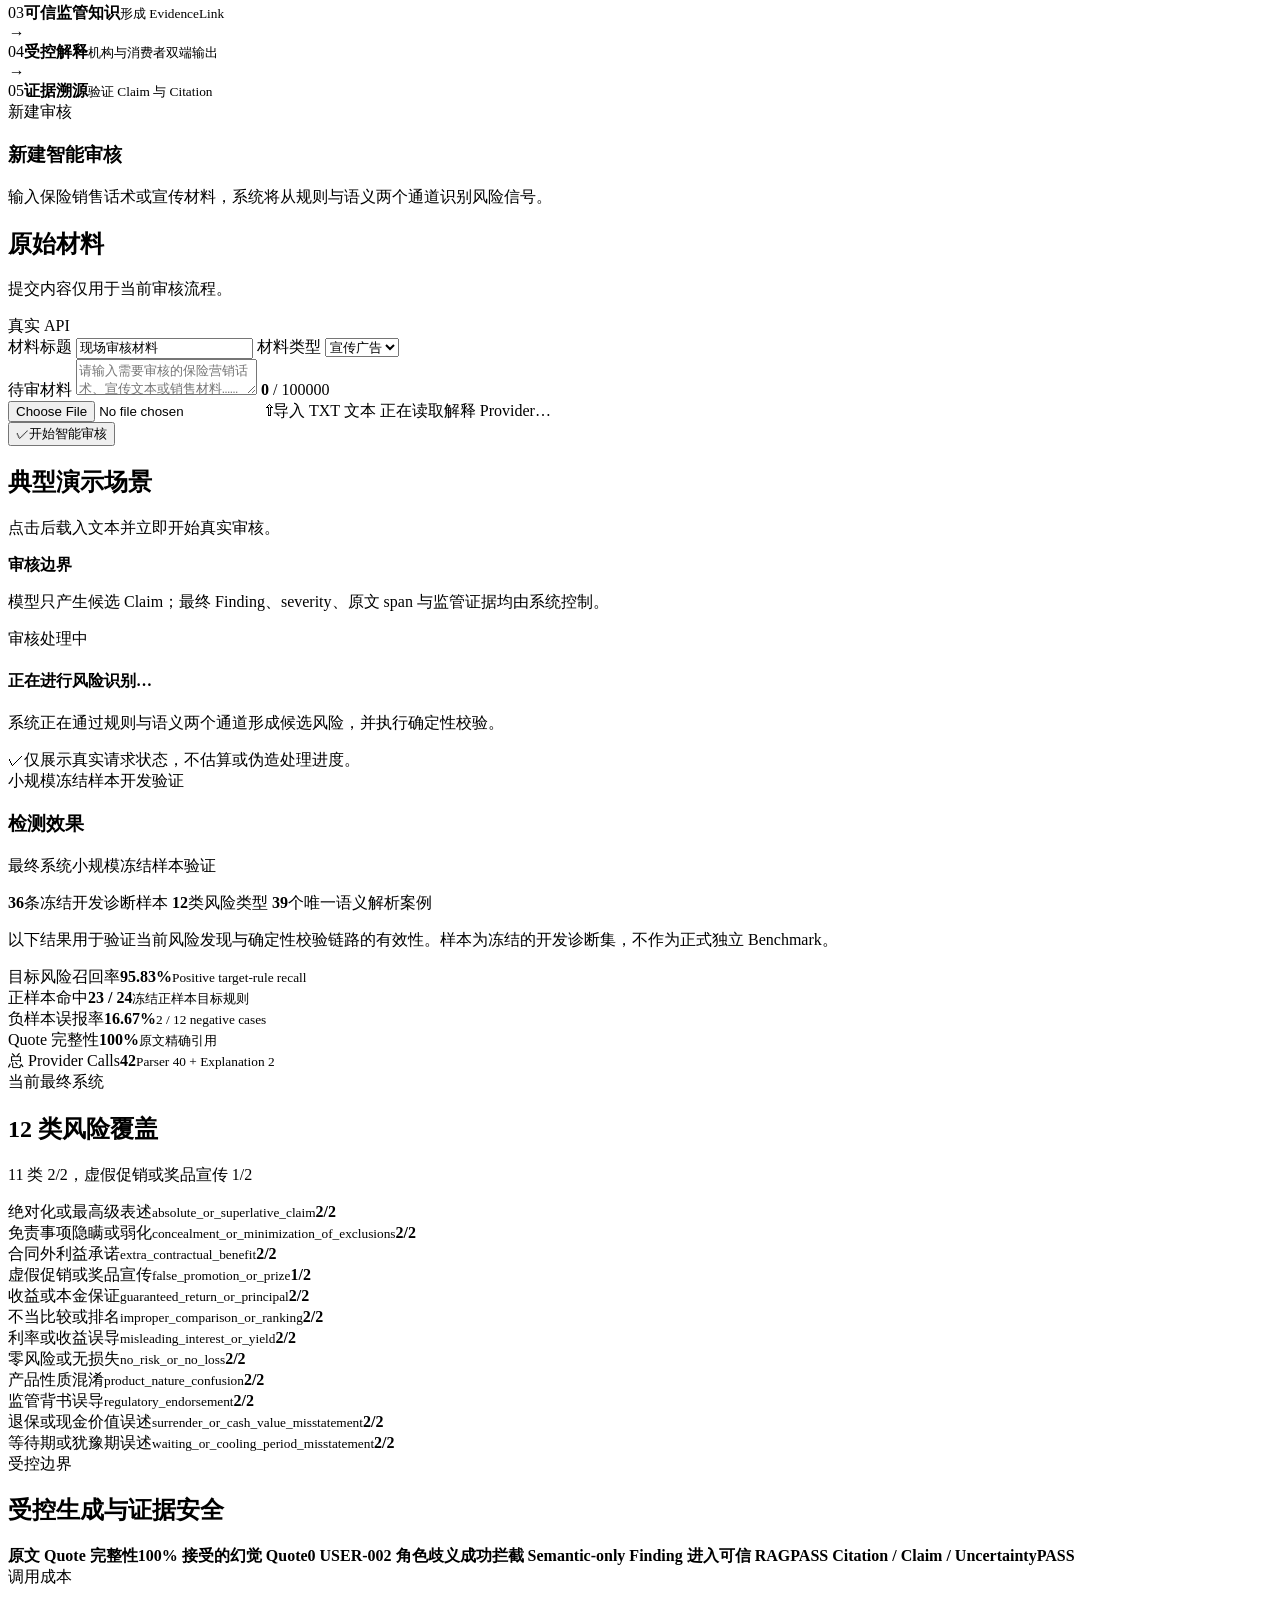
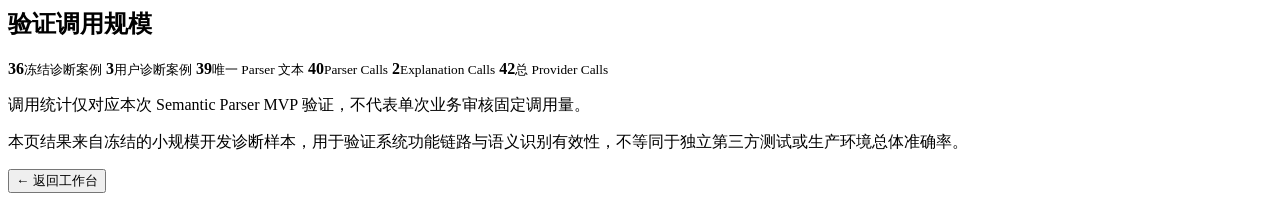
==== commit 1176d10e: "feat: add audit pipeline and validation overview" ====
--- a/app/web/index.html
+++ b/app/web/index.html
@@ -5,8 +5,8 @@
     <meta name="viewport" content="width=device-width, initial-scale=1.0" />
     <meta name="theme-color" content="#f7faf8" />
     <title>保销智审｜保险营销智能合规审核</title>
-    <link rel="icon" href="/static/favicon.svg?v=final-frontend-20260809" type="image/svg+xml" />
-    <link rel="stylesheet" href="/static/styles.css?v=final-frontend-20260809" />
+    <link rel="icon" href="/static/favicon.svg?v=pipeline-validation-20260809" type="image/svg+xml" />
+    <link rel="stylesheet" href="/static/styles.css?v=pipeline-validation-20260809" />
   </head>
   <body>
     <main class="app-shell">
@@ -27,6 +27,9 @@
           </button>
           <button class="nav-item is-hidden" id="result-nav" data-view-target="result">
             <span class="nav-icon" aria-hidden="true">✓</span><span>当前审核结果</span>
+          </button>
+          <button class="nav-item" data-view-target="validation">
+            <span class="nav-icon" aria-hidden="true">◎</span><span>检测效果</span>
           </button>
         </nav>
 
@@ -160,6 +163,79 @@
           </article>
         </section>
 
+        <section id="validation" class="view validation-view">
+          <header class="validation-heading">
+            <div>
+              <span class="section-kicker">小规模冻结样本开发验证</span>
+              <h1>检测效果</h1>
+              <p>最终系统小规模冻结样本验证</p>
+            </div>
+            <div class="validation-scope" aria-label="验证范围">
+              <span><strong>36</strong>条冻结开发诊断样本</span>
+              <span><strong>12</strong>类风险类型</span>
+              <span><strong>39</strong>个唯一语义解析案例</span>
+            </div>
+          </header>
+
+          <p class="validation-intro">以下结果用于验证当前风险发现与确定性校验链路的有效性。样本为冻结的开发诊断集，不作为正式独立 Benchmark。</p>
+
+          <section class="validation-metrics" aria-label="核心验证指标">
+            <article><span>目标风险召回率</span><strong>95.83%</strong><small>Positive target-rule recall</small></article>
+            <article><span>正样本命中</span><strong>23 / 24</strong><small>冻结正样本目标规则</small></article>
+            <article><span>负样本误报率</span><strong>16.67%</strong><small>2 / 12 negative cases</small></article>
+            <article><span>Quote 完整性</span><strong>100%</strong><small>原文精确引用</small></article>
+            <article><span>总 Provider Calls</span><strong>42</strong><small>Parser 40 + Explanation 2</small></article>
+          </section>
+
+          <div class="validation-grid">
+            <section class="validation-panel coverage-panel">
+              <header><div><span class="section-kicker">当前最终系统</span><h2>12 类风险覆盖</h2></div><p>11 类 2/2，虚假促销或奖品宣传 1/2</p></header>
+              <div class="coverage-grid">
+                <article><span>绝对化或最高级表述</span><small>absolute_or_superlative_claim</small><strong>2/2</strong></article>
+                <article><span>免责事项隐瞒或弱化</span><small>concealment_or_minimization_of_exclusions</small><strong>2/2</strong></article>
+                <article><span>合同外利益承诺</span><small>extra_contractual_benefit</small><strong>2/2</strong></article>
+                <article class="coverage-partial"><span>虚假促销或奖品宣传</span><small>false_promotion_or_prize</small><strong>1/2</strong></article>
+                <article><span>收益或本金保证</span><small>guaranteed_return_or_principal</small><strong>2/2</strong></article>
+                <article><span>不当比较或排名</span><small>improper_comparison_or_ranking</small><strong>2/2</strong></article>
+                <article><span>利率或收益误导</span><small>misleading_interest_or_yield</small><strong>2/2</strong></article>
+                <article><span>零风险或无损失</span><small>no_risk_or_no_loss</small><strong>2/2</strong></article>
+                <article><span>产品性质混淆</span><small>product_nature_confusion</small><strong>2/2</strong></article>
+                <article><span>监管背书误导</span><small>regulatory_endorsement</small><strong>2/2</strong></article>
+                <article><span>退保或现金价值误述</span><small>surrender_or_cash_value_misstatement</small><strong>2/2</strong></article>
+                <article><span>等待期或犹豫期误述</span><small>waiting_or_cooling_period_misstatement</small><strong>2/2</strong></article>
+              </div>
+            </section>
+
+            <div class="validation-side">
+              <section class="validation-panel safety-panel">
+                <header><div><span class="section-kicker">受控边界</span><h2>受控生成与证据安全</h2></div></header>
+                <div class="safety-list">
+                  <span><b>原文 Quote 完整性</b><strong>100%</strong></span>
+                  <span><b>接受的幻觉 Quote</b><strong>0</strong></span>
+                  <span><b>USER-002 角色歧义</b><strong>成功拦截</strong></span>
+                  <span><b>Semantic-only Finding 进入可信 RAG</b><strong>PASS</strong></span>
+                  <span><b>Citation / Claim / Uncertainty</b><strong>PASS</strong></span>
+                </div>
+              </section>
+
+              <section class="validation-panel calls-panel">
+                <header><div><span class="section-kicker">调用成本</span><h2>验证调用规模</h2></div></header>
+                <div class="call-grid">
+                  <span><strong>36</strong><small>冻结诊断案例</small></span>
+                  <span><strong>3</strong><small>用户诊断案例</small></span>
+                  <span><strong>39</strong><small>唯一 Parser 文本</small></span>
+                  <span><strong>40</strong><small>Parser Calls</small></span>
+                  <span><strong>2</strong><small>Explanation Calls</small></span>
+                  <span><strong>42</strong><small>总 Provider Calls</small></span>
+                </div>
+                <p>调用统计仅对应本次 Semantic Parser MVP 验证，不代表单次业务审核固定调用量。</p>
+              </section>
+            </div>
+          </div>
+
+          <p class="validation-disclaimer">本页结果来自冻结的小规模开发诊断样本，用于验证系统功能链路与语义识别有效性，不等同于独立第三方测试或生产环境总体准确率。</p>
+        </section>
+
         <section id="result" class="view">
           <div class="result-topbar">
             <button class="back-button" data-view-target="dashboard">← 返回工作台</button>
@@ -171,6 +247,6 @@
     </main>
 
     <div id="toast" class="toast" role="status" aria-live="polite"></div>
-    <script src="/static/app.js?v=final-frontend-20260809"></script>
+    <script src="/static/app.js?v=pipeline-validation-20260809"></script>
   </body>
 </html>
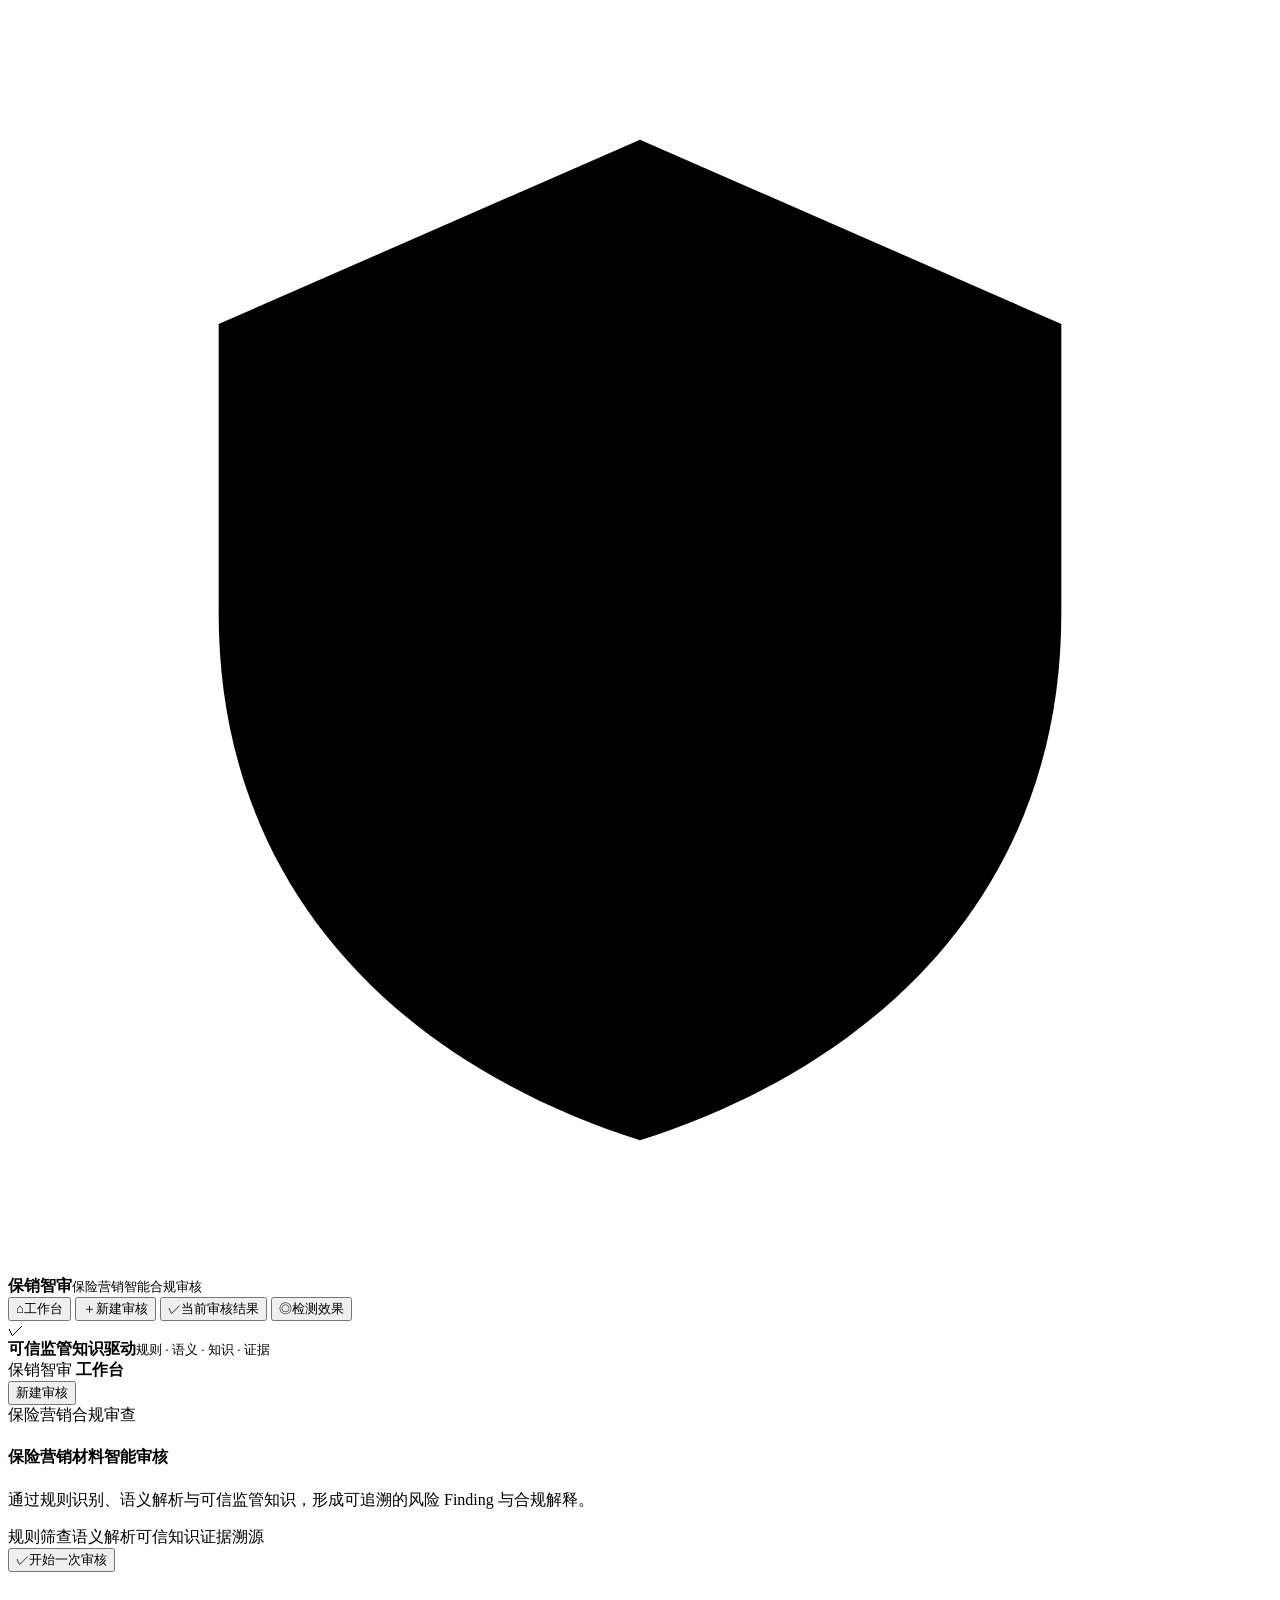
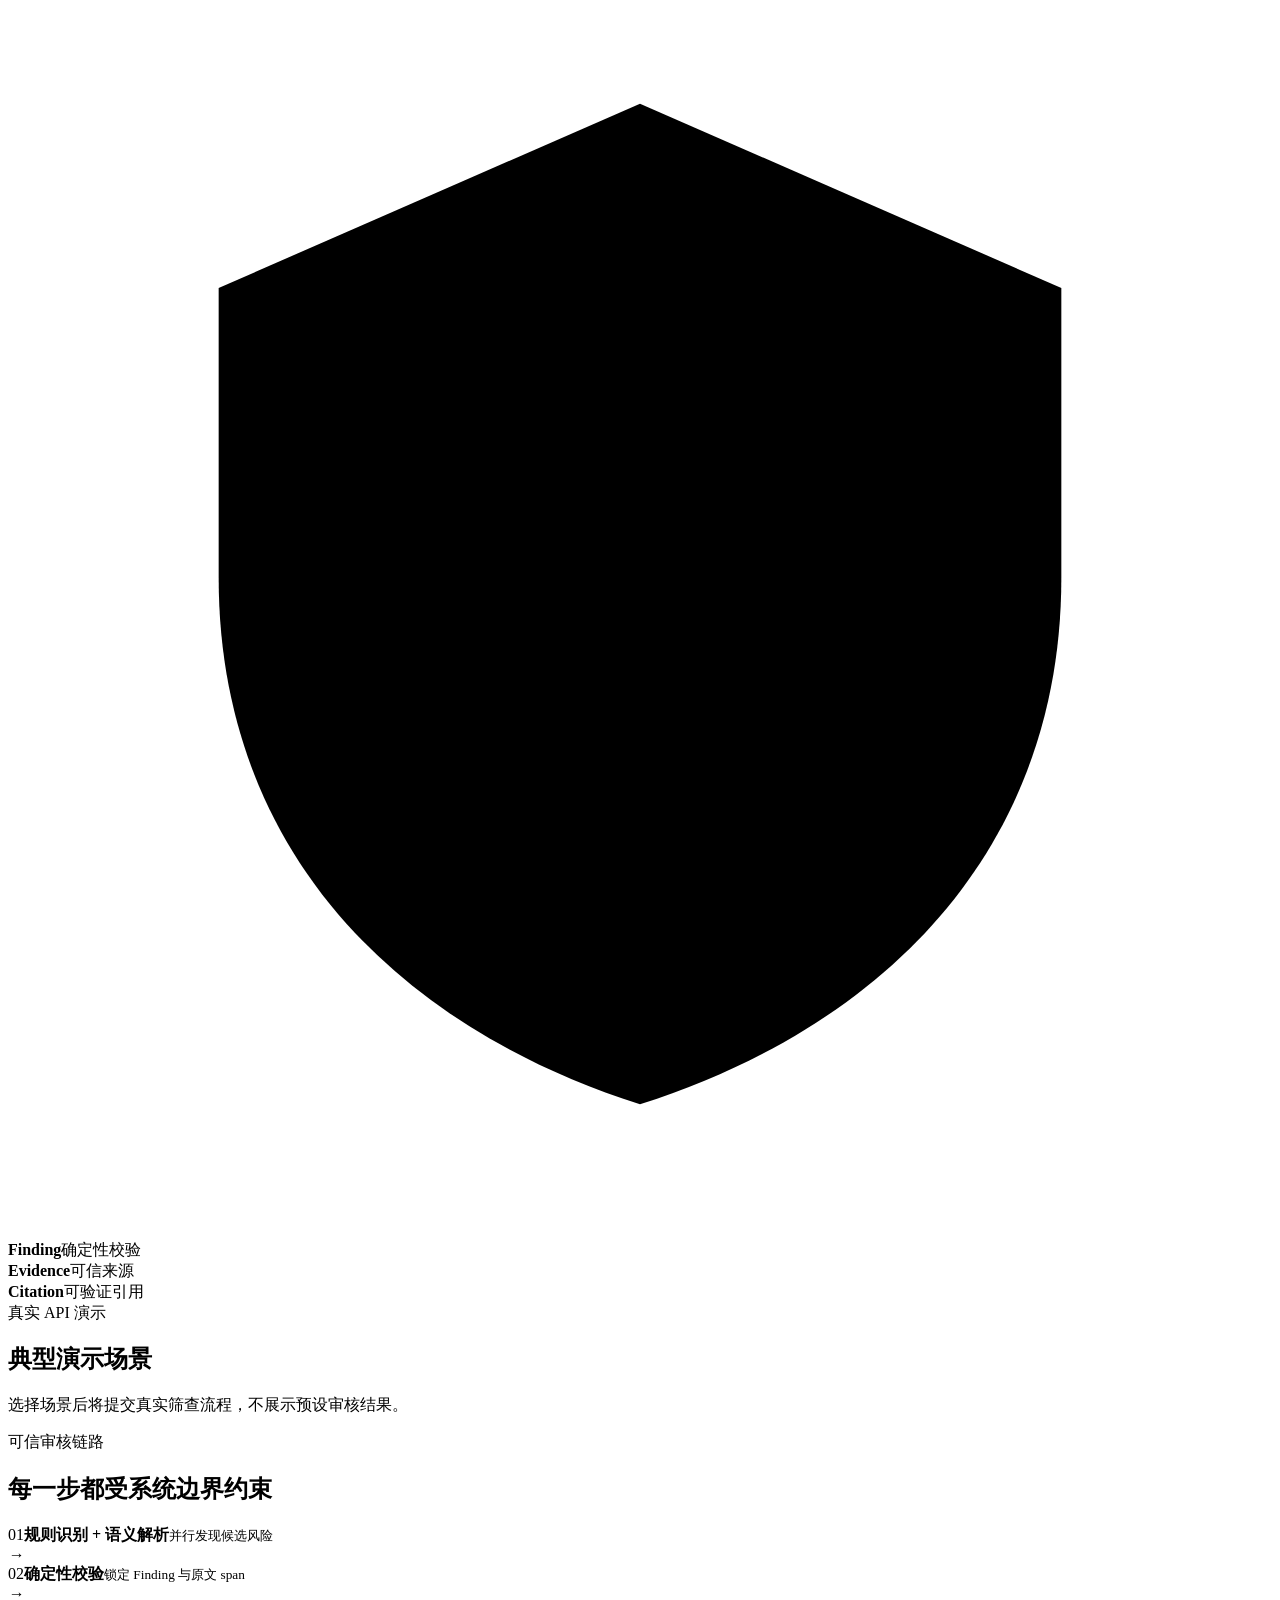
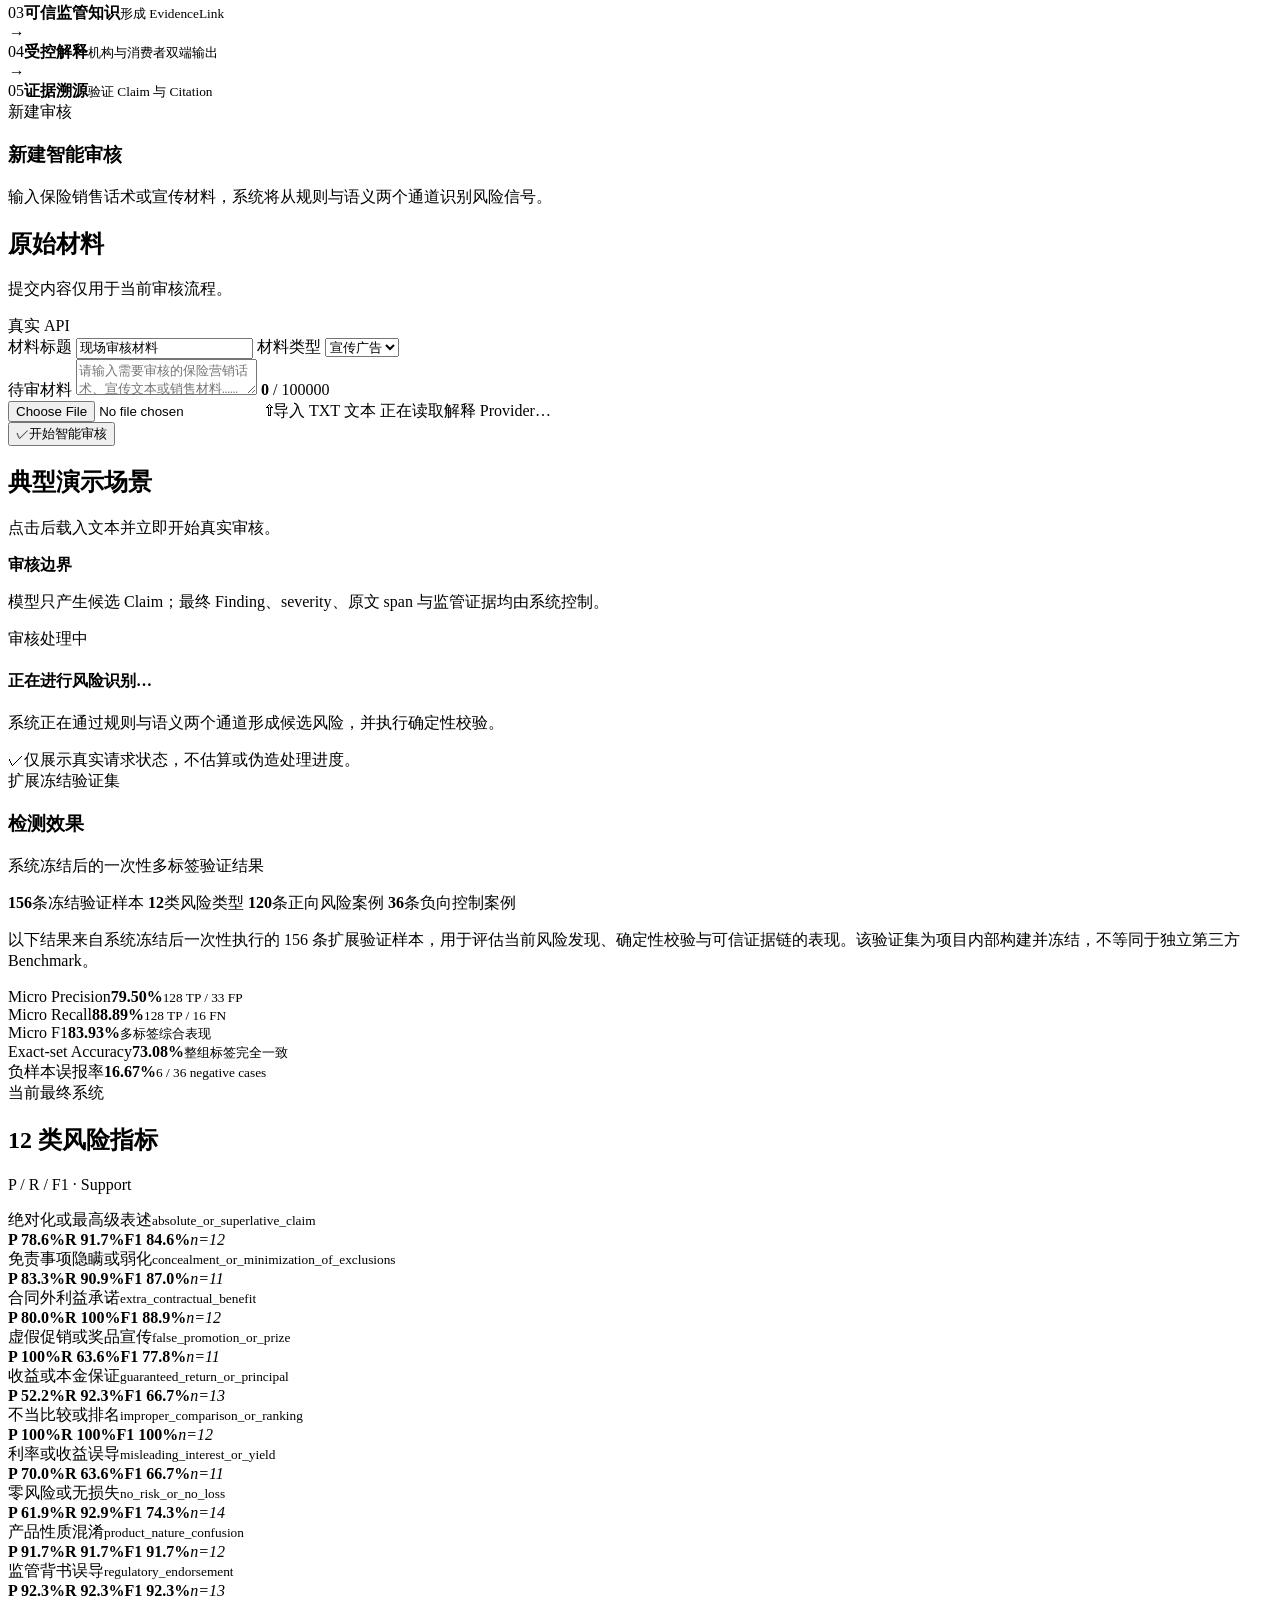
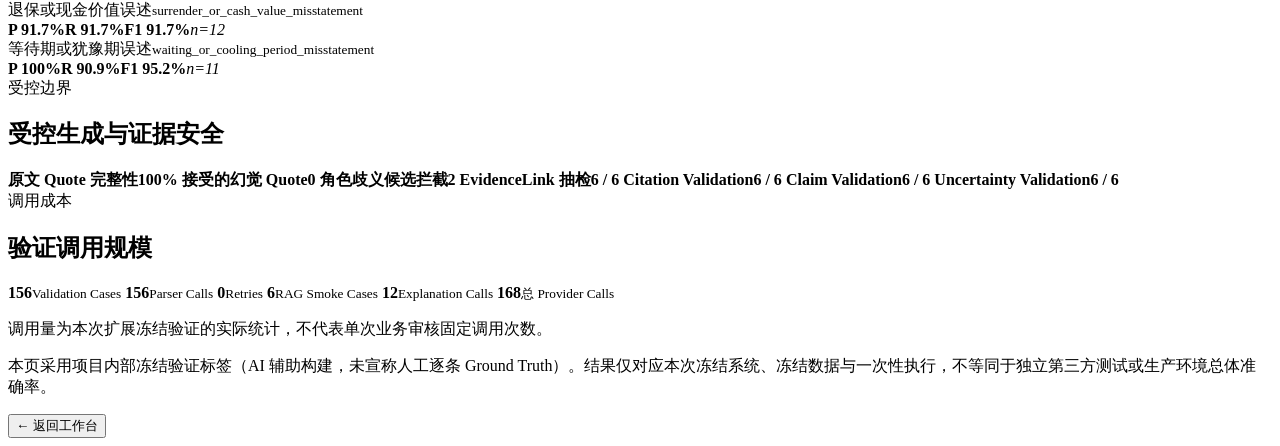
==== commit e1be3eb8: "feat: publish extended validation results" ====
--- a/app/web/index.html
+++ b/app/web/index.html
@@ -6,7 +6,7 @@
     <meta name="theme-color" content="#f7faf8" />
     <title>保销智审｜保险营销智能合规审核</title>
     <link rel="icon" href="/static/favicon.svg?v=pipeline-validation-20260809" type="image/svg+xml" />
-    <link rel="stylesheet" href="/static/styles.css?v=pipeline-validation-20260809" />
+    <link rel="stylesheet" href="/static/styles.css?v=extended-validation-20260809" />
   </head>
   <body>
     <main class="app-shell">
@@ -166,43 +166,44 @@
         <section id="validation" class="view validation-view">
           <header class="validation-heading">
             <div>
-              <span class="section-kicker">小规模冻结样本开发验证</span>
+              <span class="section-kicker">扩展冻结验证集</span>
               <h1>检测效果</h1>
-              <p>最终系统小规模冻结样本验证</p>
+              <p>系统冻结后的一次性多标签验证结果</p>
             </div>
             <div class="validation-scope" aria-label="验证范围">
-              <span><strong>36</strong>条冻结开发诊断样本</span>
+              <span><strong>156</strong>条冻结验证样本</span>
               <span><strong>12</strong>类风险类型</span>
-              <span><strong>39</strong>个唯一语义解析案例</span>
+              <span><strong>120</strong>条正向风险案例</span>
+              <span><strong>36</strong>条负向控制案例</span>
             </div>
           </header>
 
-          <p class="validation-intro">以下结果用于验证当前风险发现与确定性校验链路的有效性。样本为冻结的开发诊断集，不作为正式独立 Benchmark。</p>
+          <p class="validation-intro">以下结果来自系统冻结后一次性执行的 156 条扩展验证样本，用于评估当前风险发现、确定性校验与可信证据链的表现。该验证集为项目内部构建并冻结，不等同于独立第三方 Benchmark。</p>
 
           <section class="validation-metrics" aria-label="核心验证指标">
-            <article><span>目标风险召回率</span><strong>95.83%</strong><small>Positive target-rule recall</small></article>
-            <article><span>正样本命中</span><strong>23 / 24</strong><small>冻结正样本目标规则</small></article>
-            <article><span>负样本误报率</span><strong>16.67%</strong><small>2 / 12 negative cases</small></article>
-            <article><span>Quote 完整性</span><strong>100%</strong><small>原文精确引用</small></article>
-            <article><span>总 Provider Calls</span><strong>42</strong><small>Parser 40 + Explanation 2</small></article>
+            <article><span>Micro Precision</span><strong>79.50%</strong><small>128 TP / 33 FP</small></article>
+            <article><span>Micro Recall</span><strong>88.89%</strong><small>128 TP / 16 FN</small></article>
+            <article><span>Micro F1</span><strong>83.93%</strong><small>多标签综合表现</small></article>
+            <article><span>Exact-set Accuracy</span><strong>73.08%</strong><small>整组标签完全一致</small></article>
+            <article><span>负样本误报率</span><strong>16.67%</strong><small>6 / 36 negative cases</small></article>
           </section>
 
           <div class="validation-grid">
             <section class="validation-panel coverage-panel">
-              <header><div><span class="section-kicker">当前最终系统</span><h2>12 类风险覆盖</h2></div><p>11 类 2/2，虚假促销或奖品宣传 1/2</p></header>
+              <header><div><span class="section-kicker">当前最终系统</span><h2>12 类风险指标</h2></div><p>P / R / F1 · Support</p></header>
               <div class="coverage-grid">
-                <article><span>绝对化或最高级表述</span><small>absolute_or_superlative_claim</small><strong>2/2</strong></article>
-                <article><span>免责事项隐瞒或弱化</span><small>concealment_or_minimization_of_exclusions</small><strong>2/2</strong></article>
-                <article><span>合同外利益承诺</span><small>extra_contractual_benefit</small><strong>2/2</strong></article>
-                <article class="coverage-partial"><span>虚假促销或奖品宣传</span><small>false_promotion_or_prize</small><strong>1/2</strong></article>
-                <article><span>收益或本金保证</span><small>guaranteed_return_or_principal</small><strong>2/2</strong></article>
-                <article><span>不当比较或排名</span><small>improper_comparison_or_ranking</small><strong>2/2</strong></article>
-                <article><span>利率或收益误导</span><small>misleading_interest_or_yield</small><strong>2/2</strong></article>
-                <article><span>零风险或无损失</span><small>no_risk_or_no_loss</small><strong>2/2</strong></article>
-                <article><span>产品性质混淆</span><small>product_nature_confusion</small><strong>2/2</strong></article>
-                <article><span>监管背书误导</span><small>regulatory_endorsement</small><strong>2/2</strong></article>
-                <article><span>退保或现金价值误述</span><small>surrender_or_cash_value_misstatement</small><strong>2/2</strong></article>
-                <article><span>等待期或犹豫期误述</span><small>waiting_or_cooling_period_misstatement</small><strong>2/2</strong></article>
+                <article><span>绝对化或最高级表述</span><small>absolute_or_superlative_claim</small><div><b>P 78.6%</b><b>R 91.7%</b><b>F1 84.6%</b><em>n=12</em></div></article>
+                <article><span>免责事项隐瞒或弱化</span><small>concealment_or_minimization_of_exclusions</small><div><b>P 83.3%</b><b>R 90.9%</b><b>F1 87.0%</b><em>n=11</em></div></article>
+                <article><span>合同外利益承诺</span><small>extra_contractual_benefit</small><div><b>P 80.0%</b><b>R 100%</b><b>F1 88.9%</b><em>n=12</em></div></article>
+                <article><span>虚假促销或奖品宣传</span><small>false_promotion_or_prize</small><div><b>P 100%</b><b>R 63.6%</b><b>F1 77.8%</b><em>n=11</em></div></article>
+                <article><span>收益或本金保证</span><small>guaranteed_return_or_principal</small><div><b>P 52.2%</b><b>R 92.3%</b><b>F1 66.7%</b><em>n=13</em></div></article>
+                <article><span>不当比较或排名</span><small>improper_comparison_or_ranking</small><div><b>P 100%</b><b>R 100%</b><b>F1 100%</b><em>n=12</em></div></article>
+                <article><span>利率或收益误导</span><small>misleading_interest_or_yield</small><div><b>P 70.0%</b><b>R 63.6%</b><b>F1 66.7%</b><em>n=11</em></div></article>
+                <article><span>零风险或无损失</span><small>no_risk_or_no_loss</small><div><b>P 61.9%</b><b>R 92.9%</b><b>F1 74.3%</b><em>n=14</em></div></article>
+                <article><span>产品性质混淆</span><small>product_nature_confusion</small><div><b>P 91.7%</b><b>R 91.7%</b><b>F1 91.7%</b><em>n=12</em></div></article>
+                <article><span>监管背书误导</span><small>regulatory_endorsement</small><div><b>P 92.3%</b><b>R 92.3%</b><b>F1 92.3%</b><em>n=13</em></div></article>
+                <article><span>退保或现金价值误述</span><small>surrender_or_cash_value_misstatement</small><div><b>P 91.7%</b><b>R 91.7%</b><b>F1 91.7%</b><em>n=12</em></div></article>
+                <article><span>等待期或犹豫期误述</span><small>waiting_or_cooling_period_misstatement</small><div><b>P 100%</b><b>R 90.9%</b><b>F1 95.2%</b><em>n=11</em></div></article>
               </div>
             </section>
 
@@ -212,28 +213,30 @@
                 <div class="safety-list">
                   <span><b>原文 Quote 完整性</b><strong>100%</strong></span>
                   <span><b>接受的幻觉 Quote</b><strong>0</strong></span>
-                  <span><b>USER-002 角色歧义</b><strong>成功拦截</strong></span>
-                  <span><b>Semantic-only Finding 进入可信 RAG</b><strong>PASS</strong></span>
-                  <span><b>Citation / Claim / Uncertainty</b><strong>PASS</strong></span>
+                  <span><b>角色歧义候选拦截</b><strong>2</strong></span>
+                  <span><b>EvidenceLink 抽检</b><strong>6 / 6</strong></span>
+                  <span><b>Citation Validation</b><strong>6 / 6</strong></span>
+                  <span><b>Claim Validation</b><strong>6 / 6</strong></span>
+                  <span><b>Uncertainty Validation</b><strong>6 / 6</strong></span>
                 </div>
               </section>
 
               <section class="validation-panel calls-panel">
                 <header><div><span class="section-kicker">调用成本</span><h2>验证调用规模</h2></div></header>
                 <div class="call-grid">
-                  <span><strong>36</strong><small>冻结诊断案例</small></span>
-                  <span><strong>3</strong><small>用户诊断案例</small></span>
-                  <span><strong>39</strong><small>唯一 Parser 文本</small></span>
-                  <span><strong>40</strong><small>Parser Calls</small></span>
-                  <span><strong>2</strong><small>Explanation Calls</small></span>
-                  <span><strong>42</strong><small>总 Provider Calls</small></span>
+                  <span><strong>156</strong><small>Validation Cases</small></span>
+                  <span><strong>156</strong><small>Parser Calls</small></span>
+                  <span><strong>0</strong><small>Retries</small></span>
+                  <span><strong>6</strong><small>RAG Smoke Cases</small></span>
+                  <span><strong>12</strong><small>Explanation Calls</small></span>
+                  <span><strong>168</strong><small>总 Provider Calls</small></span>
                 </div>
-                <p>调用统计仅对应本次 Semantic Parser MVP 验证，不代表单次业务审核固定调用量。</p>
+                <p>调用量为本次扩展冻结验证的实际统计，不代表单次业务审核固定调用次数。</p>
               </section>
             </div>
           </div>
 
-          <p class="validation-disclaimer">本页结果来自冻结的小规模开发诊断样本，用于验证系统功能链路与语义识别有效性，不等同于独立第三方测试或生产环境总体准确率。</p>
+          <p class="validation-disclaimer">本页采用项目内部冻结验证标签（AI 辅助构建，未宣称人工逐条 Ground Truth）。结果仅对应本次冻结系统、冻结数据与一次性执行，不等同于独立第三方测试或生产环境总体准确率。</p>
         </section>
 
         <section id="result" class="view">
@@ -247,6 +250,6 @@
     </main>
 
     <div id="toast" class="toast" role="status" aria-live="polite"></div>
-    <script src="/static/app.js?v=pipeline-validation-20260809"></script>
+    <script src="/static/app.js?v=extended-validation-20260809"></script>
   </body>
 </html>
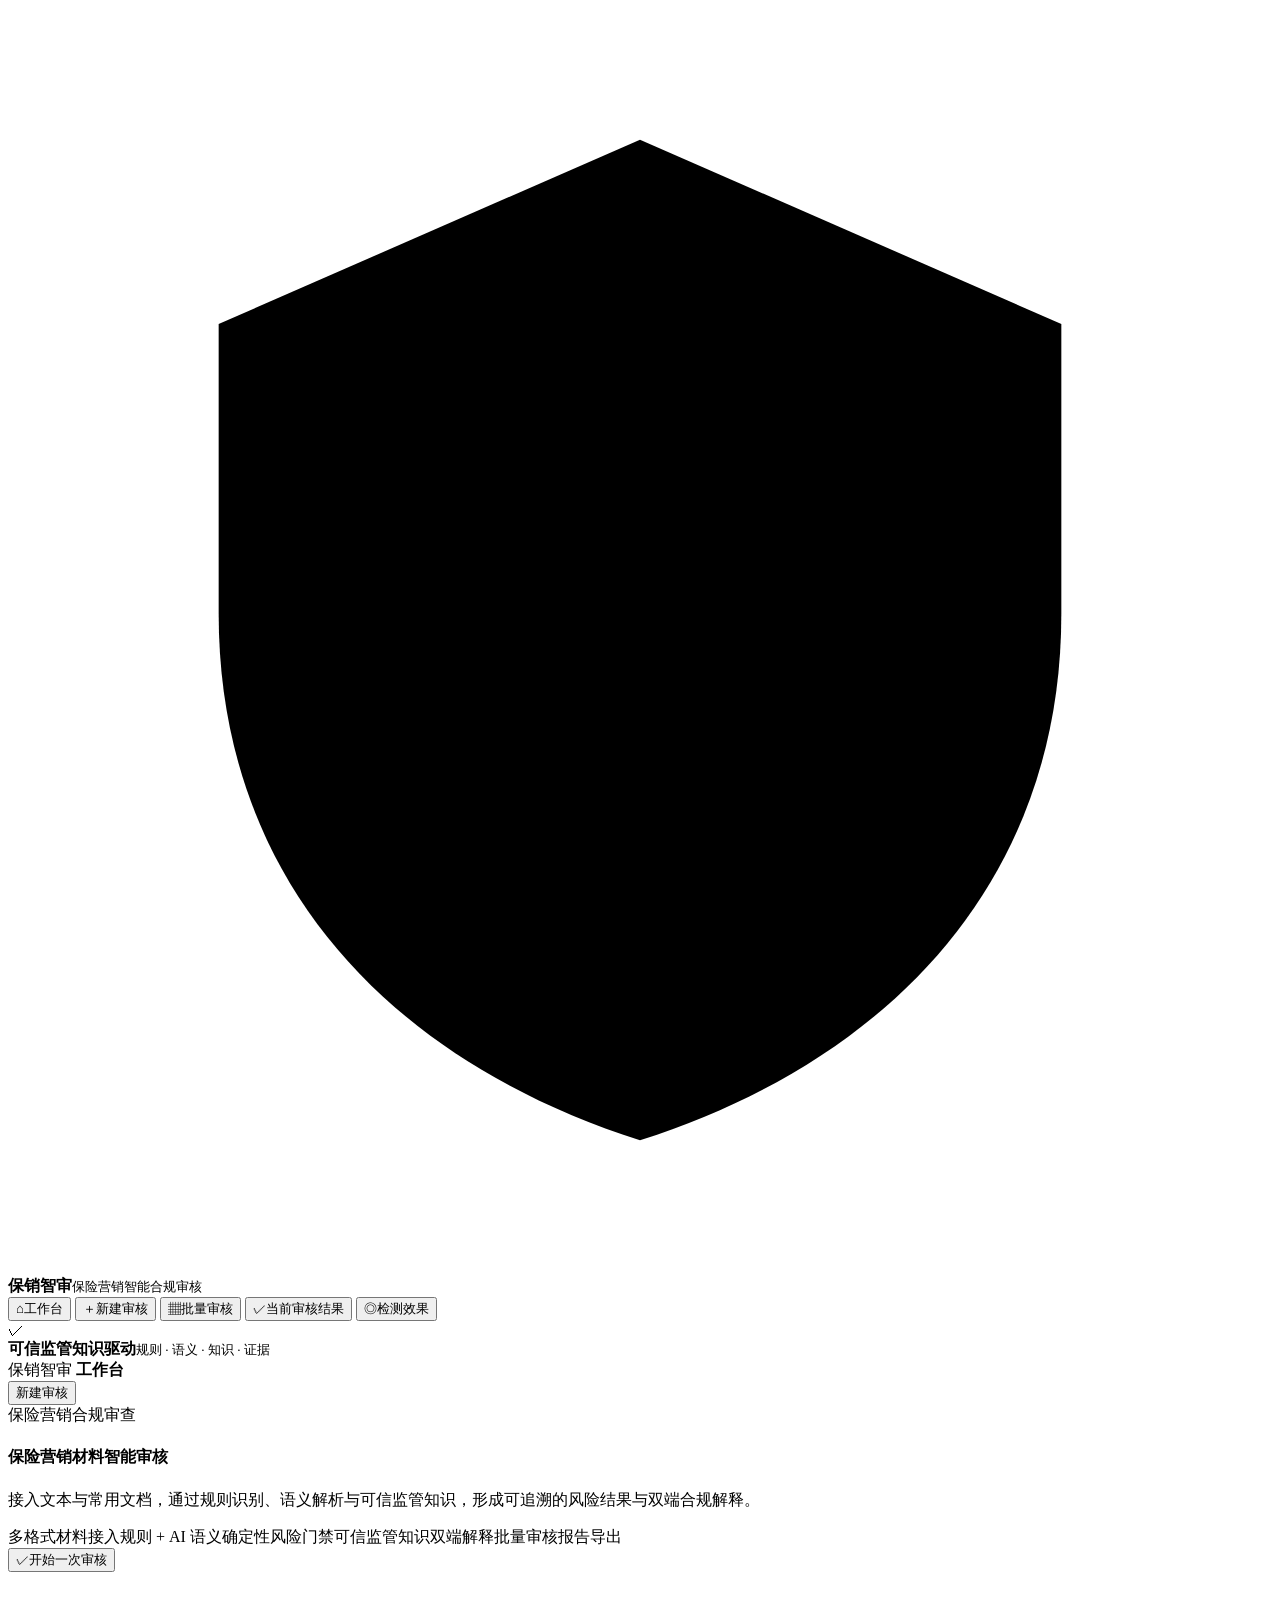
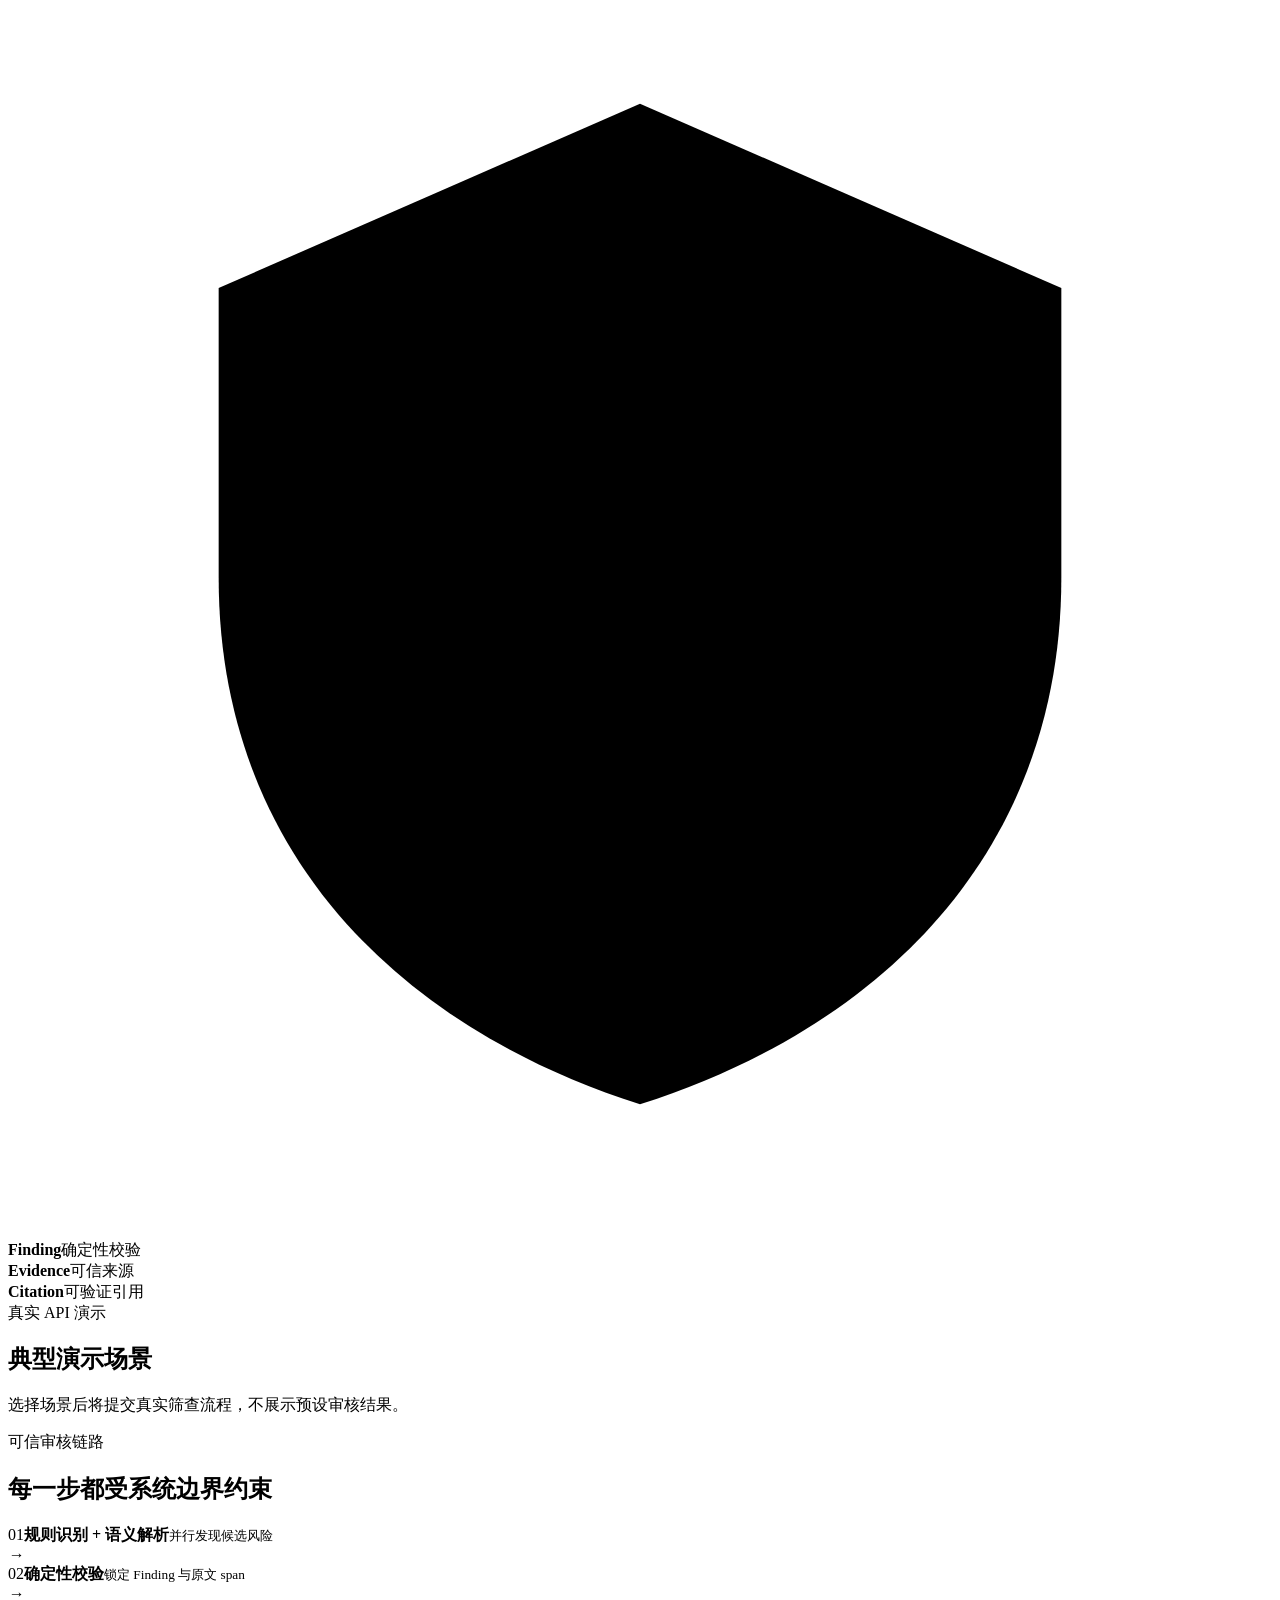
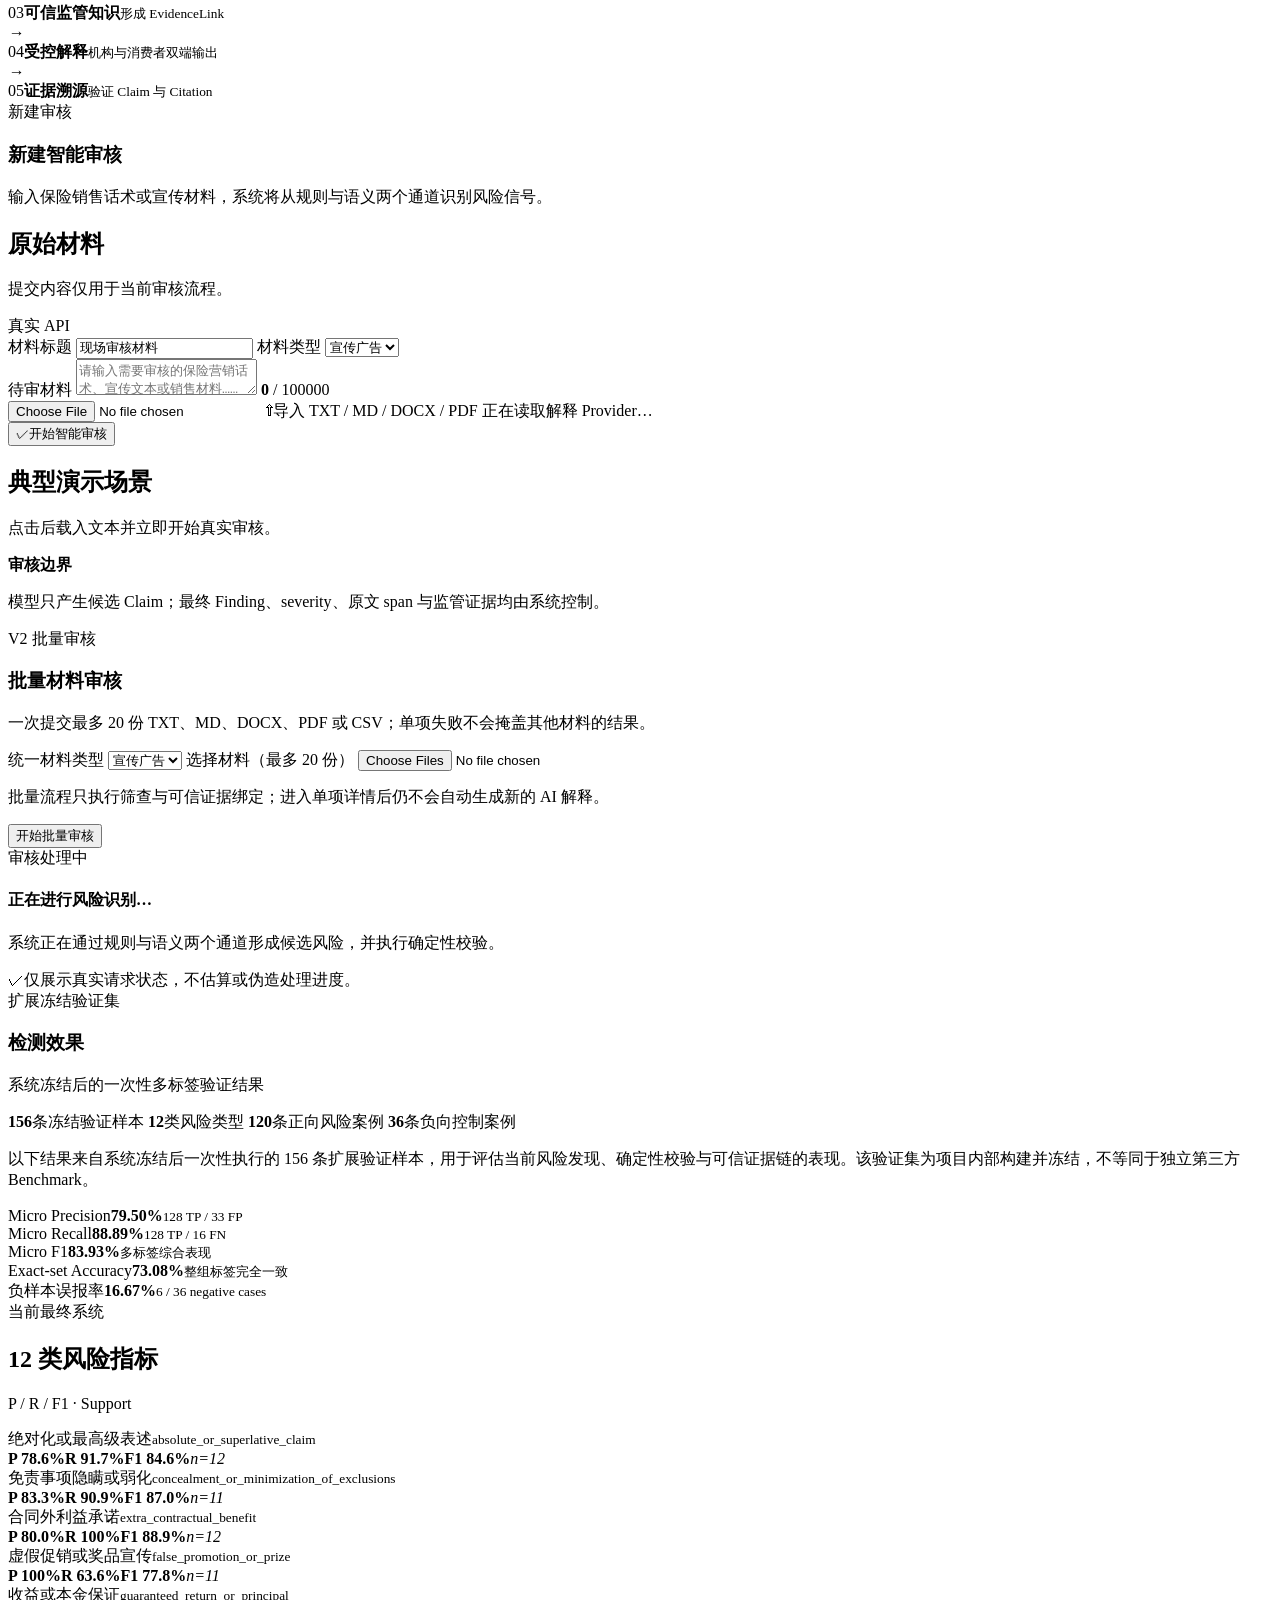
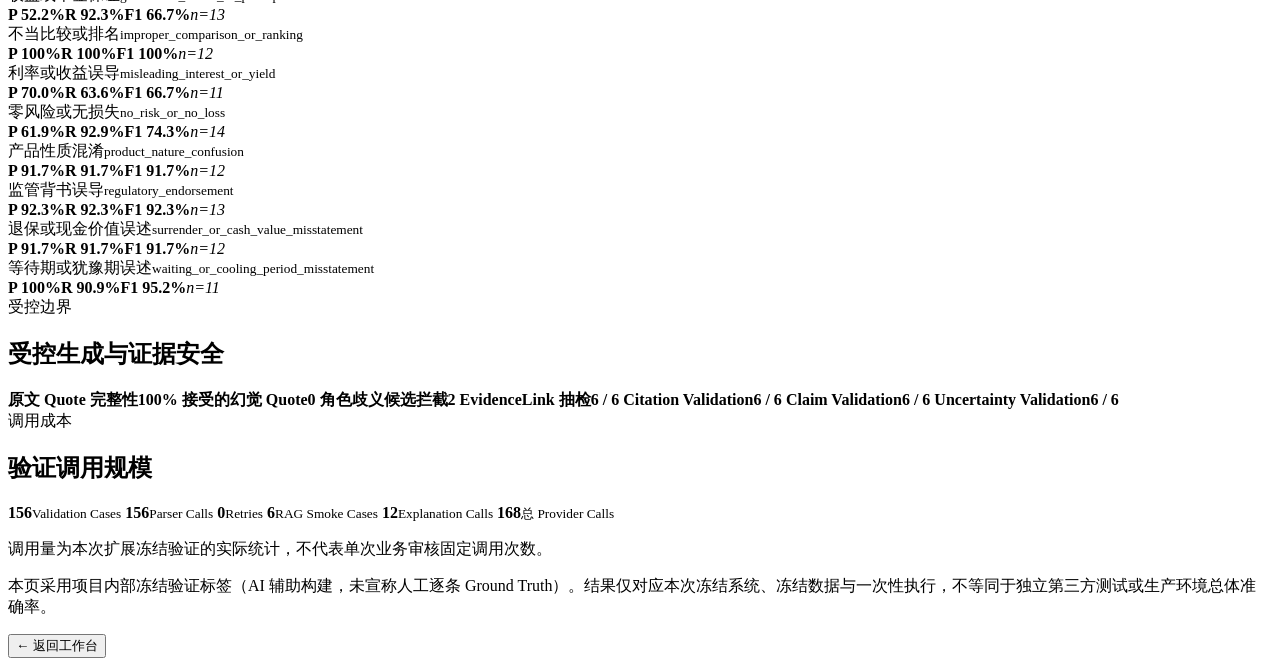
==== commit 387ed4bd: "feat: add V2 intelligent compliance platform" ====
--- a/app/web/index.html
+++ b/app/web/index.html
@@ -6,7 +6,7 @@
     <meta name="theme-color" content="#f7faf8" />
     <title>保销智审｜保险营销智能合规审核</title>
     <link rel="icon" href="/static/favicon.svg?v=pipeline-validation-20260809" type="image/svg+xml" />
-    <link rel="stylesheet" href="/static/styles.css?v=extended-validation-20260809" />
+    <link rel="stylesheet" href="/static/styles.css?v=v2-platform-20260815" />
   </head>
   <body>
     <main class="app-shell">
@@ -25,6 +25,9 @@
           <button class="nav-item" data-view-target="review">
             <span class="nav-icon" aria-hidden="true">＋</span><span>新建审核</span>
           </button>
+          <button class="nav-item" data-view-target="batch">
+            <span class="nav-icon" aria-hidden="true">▦</span><span>批量审核</span>
+          </button>
           <button class="nav-item is-hidden" id="result-nav" data-view-target="result">
             <span class="nav-icon" aria-hidden="true">✓</span><span>当前审核结果</span>
           </button>
@@ -53,9 +56,9 @@
             <div class="welcome-copy">
               <span class="section-kicker">保险营销合规审查</span>
               <h1>保险营销材料智能审核</h1>
-              <p>通过规则识别、语义解析与可信监管知识，形成可追溯的风险 Finding 与合规解释。</p>
+              <p>接入文本与常用文档，通过规则识别、语义解析与可信监管知识，形成可追溯的风险结果与双端合规解释。</p>
               <div class="capability-tags" aria-label="系统能力">
-                <span>规则筛查</span><span>语义解析</span><span>可信知识</span><span>证据溯源</span>
+                <span>多格式材料接入</span><span>规则 + AI 语义</span><span>确定性风险门禁</span><span>可信监管知识</span><span>双端解释</span><span>批量审核</span><span>报告导出</span>
               </div>
               <button class="primary-button" id="dashboard-start">
                 <span class="button-shield" aria-hidden="true">✓</span>开始一次审核
@@ -131,8 +134,8 @@
 
               <div class="form-tools">
                 <label class="file-picker">
-                  <input id="file-input" type="file" accept="text/plain,.txt" />
-                  <span aria-hidden="true">⇧</span>导入 TXT 文本
+                  <input id="file-input" type="file" accept=".txt,.md,.docx,.pdf,text/plain,text/markdown,application/vnd.openxmlformats-officedocument.wordprocessingml.document,application/pdf" />
+                  <span aria-hidden="true">⇧</span>导入 TXT / MD / DOCX / PDF
                 </label>
                 <span id="provider-status" class="provider-status">正在读取解释 Provider…</span>
               </div>
@@ -151,6 +154,35 @@
               </div>
             </aside>
           </div>
+        </section>
+
+        <section id="batch" class="view">
+          <header class="page-heading">
+            <span class="section-kicker">V2 批量审核</span>
+            <h1>批量材料审核</h1>
+            <p>一次提交最多 20 份 TXT、MD、DOCX、PDF 或 CSV；单项失败不会掩盖其他材料的结果。</p>
+          </header>
+          <form class="batch-form surface-card" id="batch-review-form">
+            <div class="field-row">
+              <label class="field">统一材料类型
+                <select id="batch-material-type">
+                  <option value="advertisement">宣传广告</option>
+                  <option value="sales_script">销售话术</option>
+                  <option value="social_media">社交媒体</option>
+                  <option value="product_introduction">产品介绍</option>
+                  <option value="other">其他文本</option>
+                </select>
+              </label>
+              <label class="field">选择材料（最多 20 份）
+                <input id="batch-file-input" type="file" multiple required accept=".txt,.md,.docx,.pdf,.csv,text/plain,text/markdown,text/csv,application/pdf,application/vnd.openxmlformats-officedocument.wordprocessingml.document" />
+              </label>
+            </div>
+            <div class="batch-submit-row">
+              <p>批量流程只执行筛查与可信证据绑定；进入单项详情后仍不会自动生成新的 AI 解释。</p>
+              <button class="primary-button" type="submit">开始批量审核</button>
+            </div>
+          </form>
+          <section class="batch-results surface-card is-hidden" id="batch-results" aria-live="polite"></section>
         </section>
 
         <section id="processing" class="view processing-view" aria-live="polite">
@@ -250,6 +282,6 @@
     </main>
 
     <div id="toast" class="toast" role="status" aria-live="polite"></div>
-    <script src="/static/app.js?v=extended-validation-20260809"></script>
+    <script src="/static/app.js?v=v2-platform-20260815"></script>
   </body>
 </html>
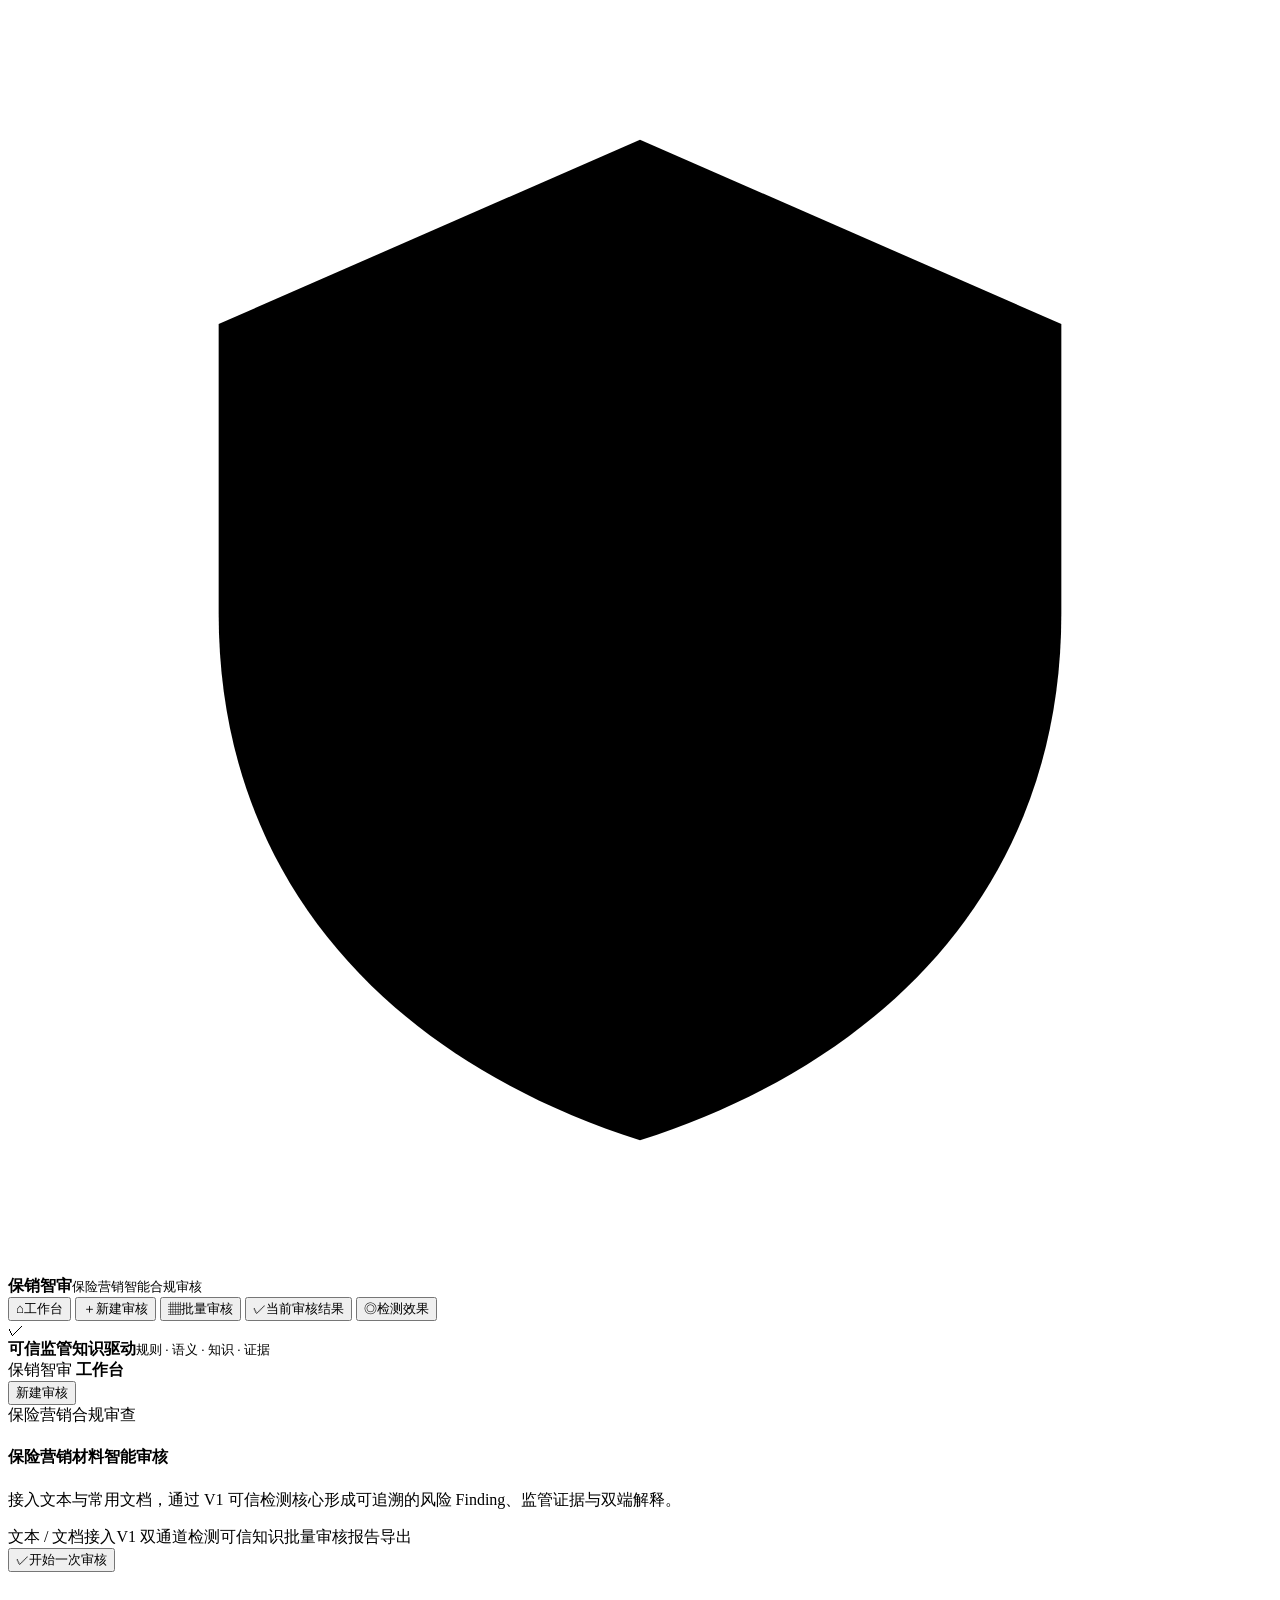
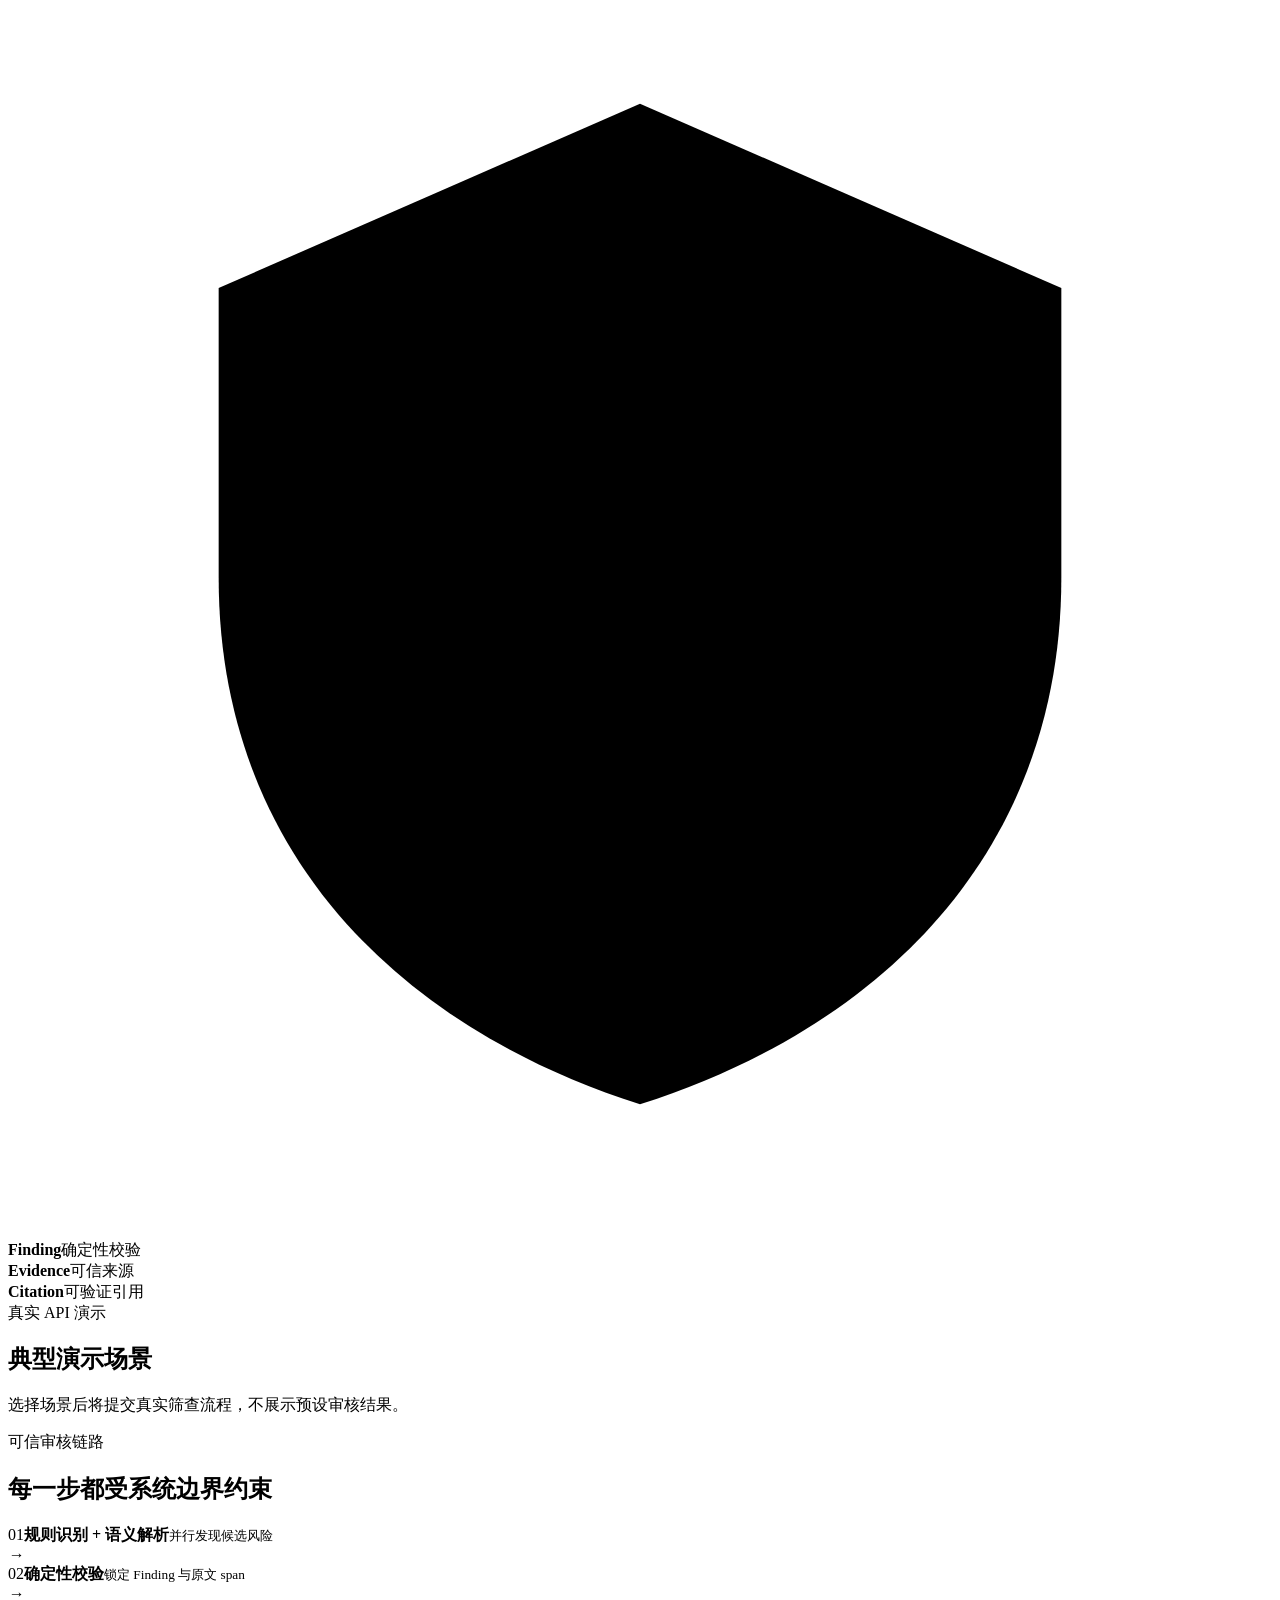
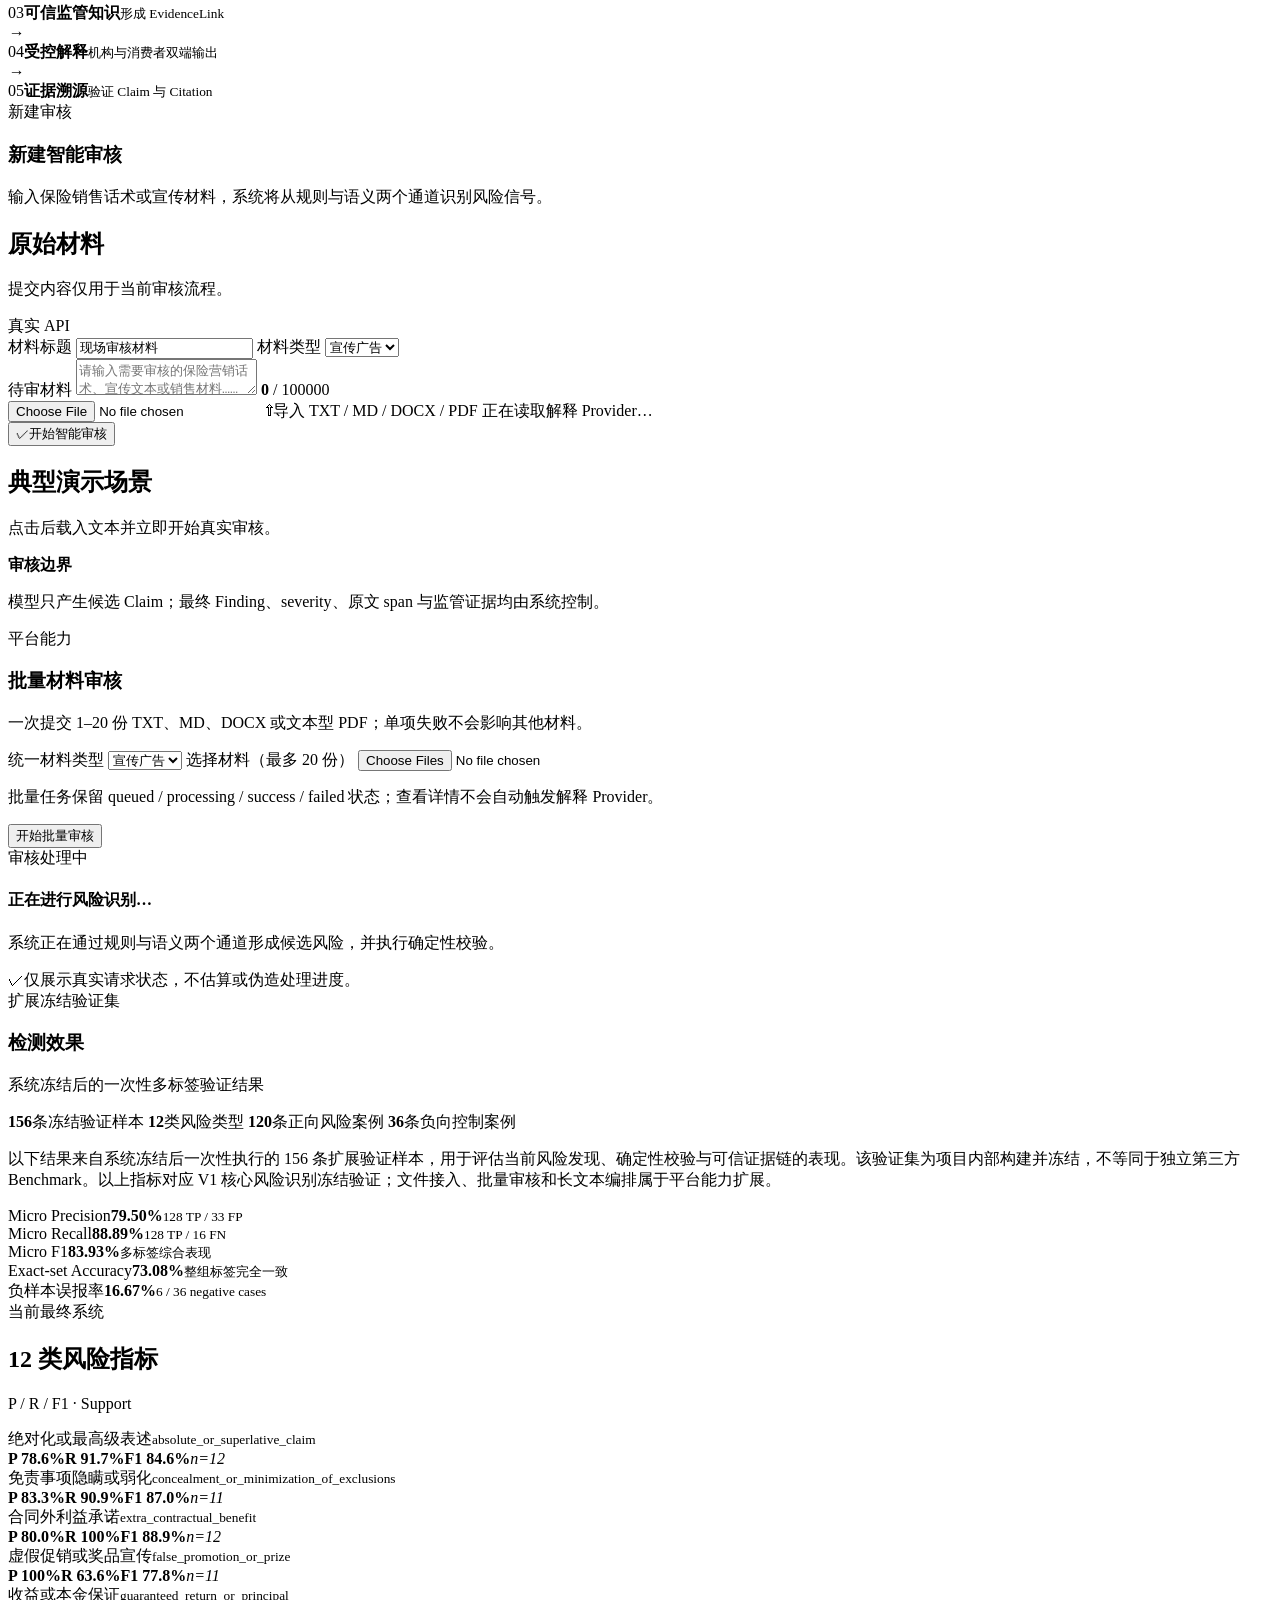
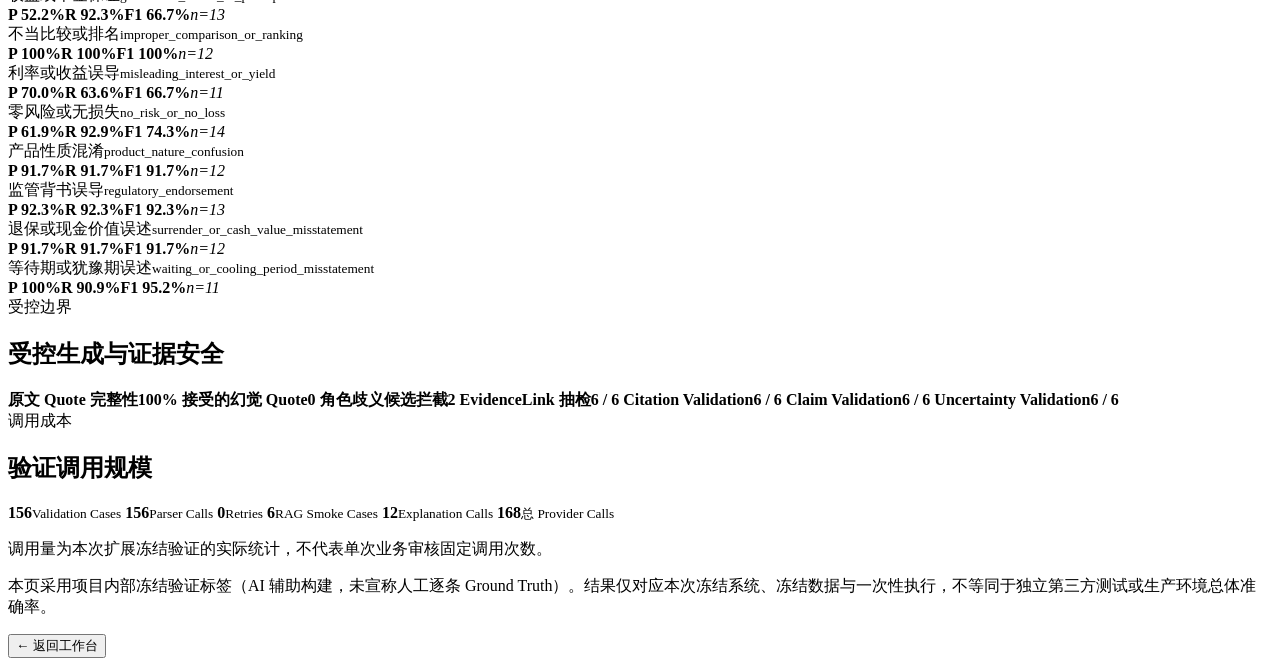
==== commit 44ad1e64: "feat: integrate V2 platform capabilities with frozen V1 core" ====
--- a/app/web/index.html
+++ b/app/web/index.html
@@ -6,7 +6,7 @@
     <meta name="theme-color" content="#f7faf8" />
     <title>保销智审｜保险营销智能合规审核</title>
     <link rel="icon" href="/static/favicon.svg?v=pipeline-validation-20260809" type="image/svg+xml" />
-    <link rel="stylesheet" href="/static/styles.css?v=v2-platform-20260815" />
+    <link rel="stylesheet" href="/static/styles.css?v=v1-core-platform-integration-20260815" />
   </head>
   <body>
     <main class="app-shell">
@@ -56,9 +56,9 @@
             <div class="welcome-copy">
               <span class="section-kicker">保险营销合规审查</span>
               <h1>保险营销材料智能审核</h1>
-              <p>接入文本与常用文档，通过规则识别、语义解析与可信监管知识，形成可追溯的风险结果与双端合规解释。</p>
+              <p>接入文本与常用文档，通过 V1 可信检测核心形成可追溯的风险 Finding、监管证据与双端解释。</p>
               <div class="capability-tags" aria-label="系统能力">
-                <span>多格式材料接入</span><span>规则 + AI 语义</span><span>确定性风险门禁</span><span>可信监管知识</span><span>双端解释</span><span>批量审核</span><span>报告导出</span>
+                <span>文本 / 文档接入</span><span>V1 双通道检测</span><span>可信知识</span><span>批量审核</span><span>报告导出</span>
               </div>
               <button class="primary-button" id="dashboard-start">
                 <span class="button-shield" aria-hidden="true">✓</span>开始一次审核
@@ -134,7 +134,7 @@
 
               <div class="form-tools">
                 <label class="file-picker">
-                  <input id="file-input" type="file" accept=".txt,.md,.docx,.pdf,text/plain,text/markdown,application/vnd.openxmlformats-officedocument.wordprocessingml.document,application/pdf" />
+                  <input id="file-input" type="file" accept=".txt,.md,.docx,.pdf,text/plain,text/markdown,application/pdf,application/vnd.openxmlformats-officedocument.wordprocessingml.document" />
                   <span aria-hidden="true">⇧</span>导入 TXT / MD / DOCX / PDF
                 </label>
                 <span id="provider-status" class="provider-status">正在读取解释 Provider…</span>
@@ -158,9 +158,9 @@
 
         <section id="batch" class="view">
           <header class="page-heading">
-            <span class="section-kicker">V2 批量审核</span>
+            <span class="section-kicker">平台能力</span>
             <h1>批量材料审核</h1>
-            <p>一次提交最多 20 份 TXT、MD、DOCX、PDF 或 CSV；单项失败不会掩盖其他材料的结果。</p>
+            <p>一次提交 1–20 份 TXT、MD、DOCX 或文本型 PDF；单项失败不会影响其他材料。</p>
           </header>
           <form class="batch-form surface-card" id="batch-review-form">
             <div class="field-row">
@@ -174,11 +174,11 @@
                 </select>
               </label>
               <label class="field">选择材料（最多 20 份）
-                <input id="batch-file-input" type="file" multiple required accept=".txt,.md,.docx,.pdf,.csv,text/plain,text/markdown,text/csv,application/pdf,application/vnd.openxmlformats-officedocument.wordprocessingml.document" />
+                <input id="batch-file-input" type="file" multiple required accept=".txt,.md,.docx,.pdf,text/plain,text/markdown,application/pdf,application/vnd.openxmlformats-officedocument.wordprocessingml.document" />
               </label>
             </div>
             <div class="batch-submit-row">
-              <p>批量流程只执行筛查与可信证据绑定；进入单项详情后仍不会自动生成新的 AI 解释。</p>
+              <p>批量任务保留 queued / processing / success / failed 状态；查看详情不会自动触发解释 Provider。</p>
               <button class="primary-button" type="submit">开始批量审核</button>
             </div>
           </form>
@@ -210,7 +210,7 @@
             </div>
           </header>
 
-          <p class="validation-intro">以下结果来自系统冻结后一次性执行的 156 条扩展验证样本，用于评估当前风险发现、确定性校验与可信证据链的表现。该验证集为项目内部构建并冻结，不等同于独立第三方 Benchmark。</p>
+          <p class="validation-intro">以下结果来自系统冻结后一次性执行的 156 条扩展验证样本，用于评估当前风险发现、确定性校验与可信证据链的表现。该验证集为项目内部构建并冻结，不等同于独立第三方 Benchmark。以上指标对应 V1 核心风险识别冻结验证；文件接入、批量审核和长文本编排属于平台能力扩展。</p>
 
           <section class="validation-metrics" aria-label="核心验证指标">
             <article><span>Micro Precision</span><strong>79.50%</strong><small>128 TP / 33 FP</small></article>
@@ -282,6 +282,6 @@
     </main>
 
     <div id="toast" class="toast" role="status" aria-live="polite"></div>
-    <script src="/static/app.js?v=v2-platform-20260815"></script>
+    <script src="/static/app.js?v=v1-core-platform-integration-20260815"></script>
   </body>
 </html>
